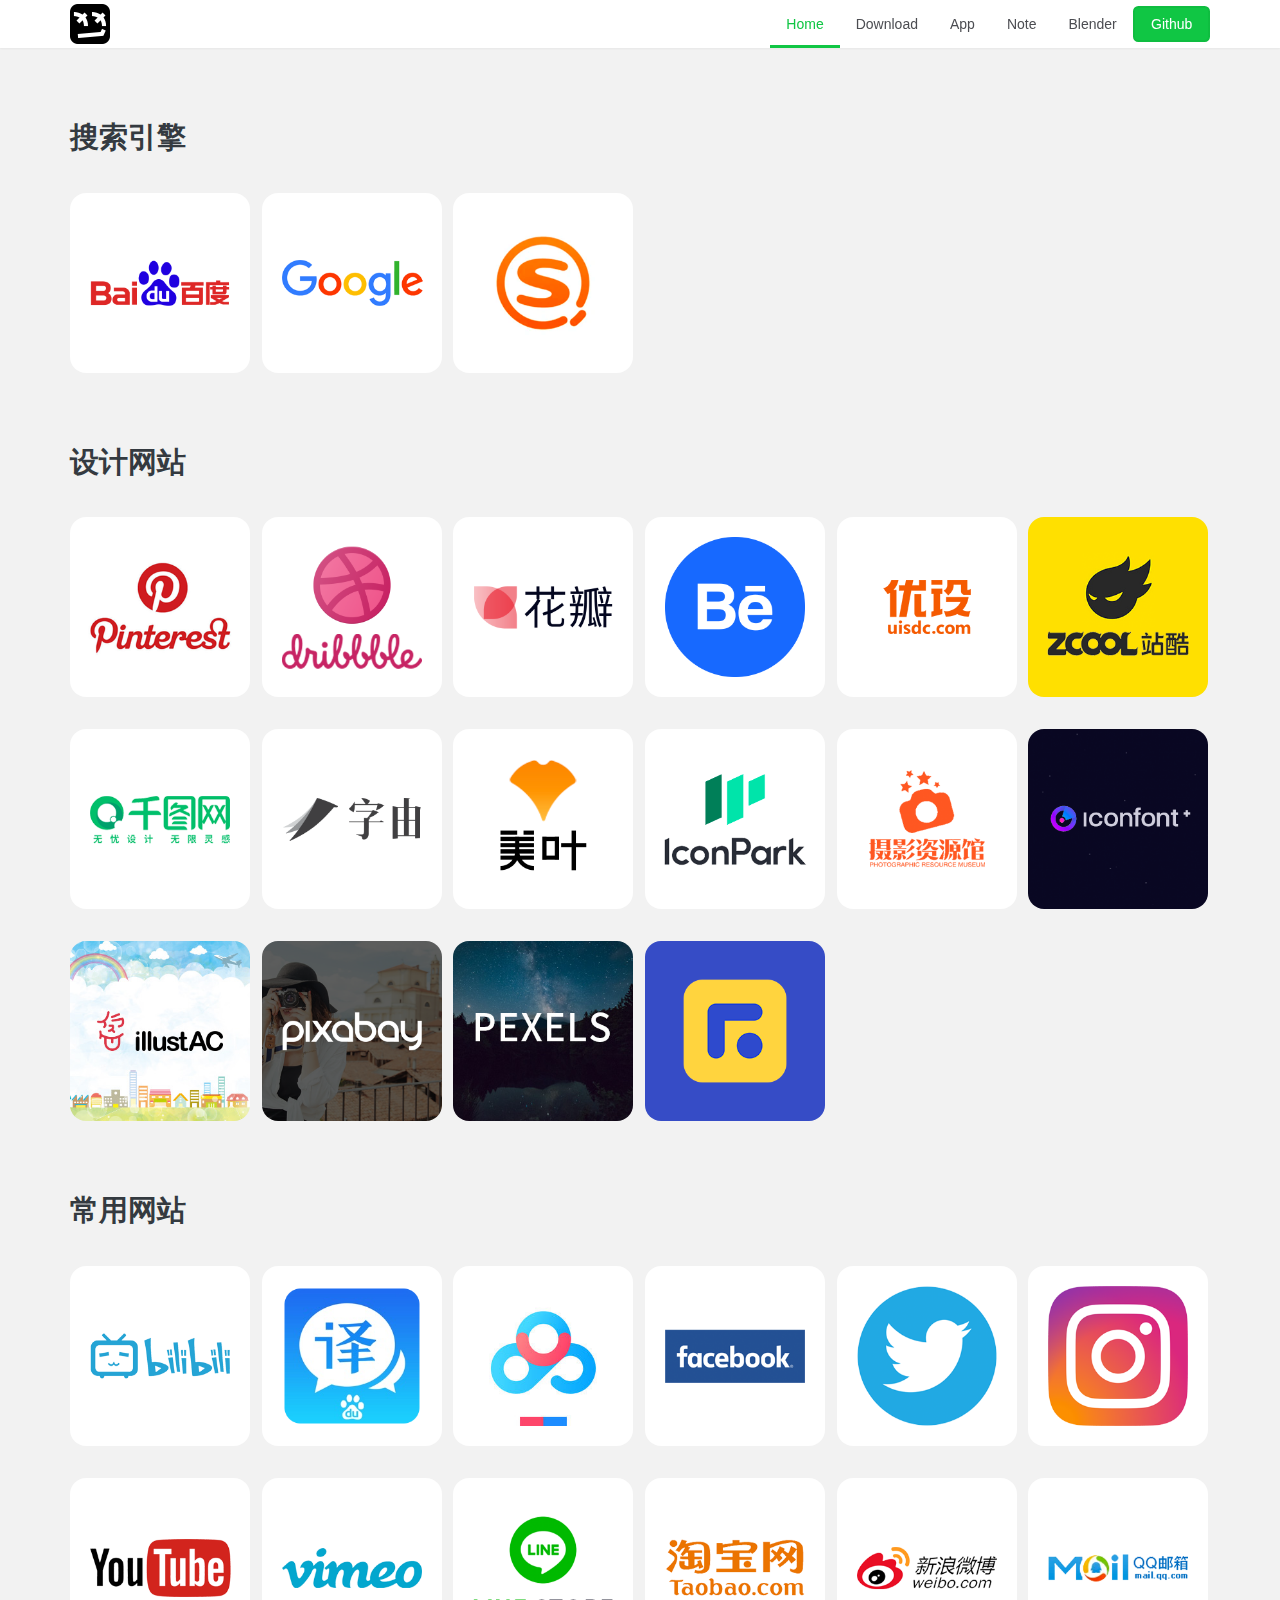
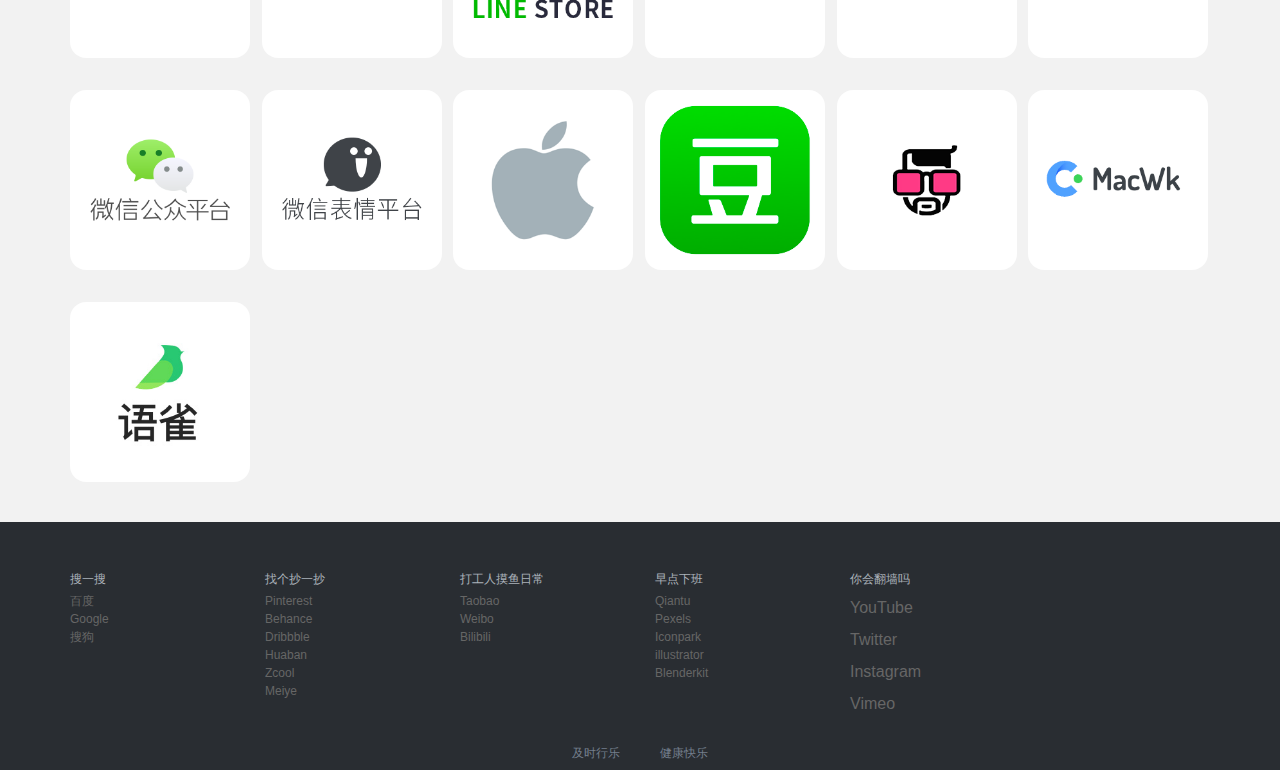
==== index.html @ d9960229 "Update index.html" ====
<!DOCTYPE html>
<!-- 注意有没引用CSS文件 -->
<html lang="en" xmlns="http://www.w3.org/1999/xhtml" class="hb-loaded"><head><meta http-equiv="Content-Type" content="text/html; charset=UTF-8">
		<title>Home</title>
		<link rel="stylesheet" href="./css/style.css" type="text/css" media="screen">
		<link rel="stylesheet" href="css/css01.css">
		<meta name="robots" content="max-image-preview:large">
		<link rel="dns-prefetch" href="https://s.w.org/">
		<script async="" src="./css/analytics.js"></script><script type="text/javascript"></script>
		<script src="./css/wp-emoji-release.min.js" type="text/javascript" defer=""></script>
		<link rel="stylesheet" id="wp-block-library-css" href="./css/style.min.css" type="text/css" media="all">
		<link rel="stylesheet" id="wp-show-posts-css" href="./css/wp-show-posts-min.css" type="text/css" media="all">
</head>

	
<body class="ps-demo-files has-header" huaban_collector_injected="true">
<div id="isolated"></div>
<div class="container-main">
	<nav class="navbar navbar-expand-md navbar-primary navbar-shown" role="navigation">
	<div class="container">

<!-- 这里改logo -->
		<a class="navbar-logo-blender" href="https://github.com/leanwer/"> 
			<img src="./img/logo.png" >
			</a>

<!-- 添加移动端的按钮 -->
		<button class="navbar-mobile-toggler js-show-toggle" data-toggle-menu-id="navbar-mobile">
				<span class="sr-only">Toggle navigation</span>
				<span class="navbar-toggler-icon"><i class="i-menu"></i></span>
		</button>

<!-- 这里改导航 -->
<ul class="navbar-nav">
<li class="nav-item active">
		<a href="index.html" class="nav-link">Home</a>
</li>
<li class="nav-item">
		<a href="download.html" class="nav-link">Download</a>
</li>
<li class="nav-item ">
		<a href="app.html" class="nav-link">App</a>
</li>
<li class="nav-item ">
		<a href="note.html" class="nav-link">Note</a>
</li>

<li class="nav-item">
		<a href="blender.html" class="nav-link">Blender</a>
</li>
<li class="nav-item ">
		<a href="https://github.com/leanwer/web" class="nav-link" target="_blank">Github</a>
</li>
</ul>
			</div>
		</nav>


<!-- 移动端的导航 -->
<nav id="navbar-mobile" class="navbar-mobile">
	<ul class="navbar-nav">
		<li class="nav-item active">
				<a href="index.html" class="nav-link">Home</a>
		</li>
		<li class="nav-item">
				<a href="download.html" class="nav-link">Download</a>
		</li>
		<li class="nav-item ">
				<a href="app.html" class="nav-link">App</a>
		</li>
		<li class="nav-item ">
				<a href="note.html" class="nav-link">Note</a>
		</li>
		
		<li class="nav-item">
				<a href="blender.html" class="nav-link">Blender</a>
		</li>
		<li class="nav-item ">
				<a href="https://github.com/leanwer/web" class="nav-link" target="_blank">Github</a>
		</li>
		</ul>
  		</nav>


		  
<!-- 搜索引擎 -->
<div class="container py-4">

<!-- 标题 -->	
<a class="d-block pt-5 pb-4 text-dark">
		<h2>搜索引擎</h2>
	</a><!-- card-6更改数字，可以更改每行显示的数量-->	
<div class="cards-list cards-6 ">
<!-- 图片和链接放在这里》〉》〉》-->
<!-- 图片和链接放在这里》〉》〉》-->
<!-- 图片和链接放在这里》〉》〉》-->

<div class="you02"><a href="https://www.baidu.com" target="_blank"><img src="img/LOGO/baidu.png" ></a></div>
<div class="you02"><a href="https://www.google.com/" target="_blank"><img src="img/LOGO/google.png" ></a></div>
<div class="you02"><a href="https://www.sogou.com/" target="_blank"><img src="img/LOGO/sogou.png" ></a></div>

<!--《〈《〈《〈《图片和链接放在这里 -->
<!--《〈《〈《〈《图片和链接放在这里 -->
<!--《〈《〈《〈《图片和链接放在这里 -->

</div> 
</div>


<!-- 设计相关-->	
	<div class="container py-4">
		<!-- 标题 -->	
		<a class="d-block pt-2 pb-4 text-dark">
				<h2>设计网站</h2>
			</a>
		
	<!-- card-6更改数字，可以更改每行显示的数量-->	
	<div class="cards-list cards-6 ">
		<!-- 图片和链接放在这里》〉》〉》 -->
		<!-- 图片和链接放在这里》〉》〉》 -->
		<!-- 图片和链接放在这里》〉》〉》 -->

		<div class="you02"><a href="https://www.pinterest.com/" target="_blank"><img src="img/LOGO/pinterest.png" ></a></div>
		<div class="you02"> <a href="https://dribbble.com/" target="_blank"><img src="img/LOGO/dribbble.png" ></a></div>
		<div class="you02"> <a href="https://huaban.com/" target="_blank"><img src="img/LOGO/huaban.png" ></a></div>
		<div class="you02"> <a href="https://www.behance.net/" target="_blank"><img src="img/LOGO/behance.png" ></a></div>
		<div class="you02"><a href="https://www.uisdc.com/" target="_blank"><img src="img/LOGO/uisdc.png" ></a></div>
		<div class="you02"><a href="https://www.zcool.com.cn/" target="_blank"><img src="img/LOGO/zcool.png" ></a></div>

		<div class="you02"><a href="https://www.58pic.com/" target="_blank"><img src="img/LOGO/qiantu.png" ></a></div>
		<div class="you02"><a href="http://www.hellofont.cn/" target="_blank"><img src="img/LOGO/ziyou.png" ></a></div>
		<div class="you02"><a href="https://www.meiye.art/inspiration" target="_blank"><img src="img/LOGO/meiye.png" ></a></div>
		<div class="you02"><a href="https://iconpark.oceanengine.com/" target="_blank"><img src="img/LOGO/iconpark.png" ></a></div>
		<div class="you02"><a href="http://sheyingzyg.com/" target="_blank"><img src="img/LOGO/syzyg.png" ></a></div>
		<div class="you02"><a href="https://www.iconfont.cn/" target="_blank"><img src="img/LOGO/iconfont.png" ></a></div>

		<div class="you02"><a href="https://ac-illust.com/" target="_blank"><img src="img/LOGO/ac-illust.jpg" ></a></div>
		<div class="you02"><a href="https://pixabay.com/" target="_blank"><img src="img/LOGO/pixabay.png" ></a></div>
		<div class="you02"><a href="https://www.pexels.com/" target="_blank"><img src="img/LOGO/pexels.jpg" ></a></div>
		<div class="you02"><a href="https://www.thosefree.com/" target="_blank"><img src="img/LOGO/thosefree.png" ></a></div>


		<!--《〈《〈《〈《图片和链接放在这里 -->
		<!--《〈《〈《〈《图片和链接放在这里 -->
		<!--《〈《〈《〈《图片和链接放在这里 -->
		
	</div> 
	</div>

<!-- 常用网站 -->	
<div class="container py-4">
	<!-- 标题 -->	
		<a class="d-block pt-2 pb-4 text-dark">
			<h2>常用网站</h2>
		</a>
	
	<!-- card-6更改数字，可以更改每行显示的数量-->	
	<div class="cards-list cards-6 ">
	<!-- 图片和链接放在这里》〉》〉》 -->
	<!-- 图片和链接放在这里》〉》〉》 -->
	<!-- 图片和链接放在这里》〉》〉》 -->
    <div class="you02"> <a href="https://www.bilibili.com/" target="_blank"><img src="img/LOGO/bilibili.png" ></a></div>
	<div class="you02"><a href="https://fanyi.baidu.com/" target="_blank"><img src="img/LOGO/baiduyi.png" ></a></div>
	<div class="you02"><a href="https://pan.baidu.com" target="_blank"><img src="img/LOGO/baidupan.png" ></a></div>	
	<div class="you02"><a href="https://www.facebook.com/" target="_blank"><img src="img/LOGO/Facebook.png" ></a></div>
	<div class="you02"><a href="http://www.twitter.com/" target="_blank"><img src="img/LOGO/twitter.png" ></a></div>
	<div class="you02"><a href="https://www.instagram.com/" target="_blank"><img src="img/LOGO/ins.png" ></a></div>
	<div class="you02"><a href="https://www.youtube.com" target="_blank"><img src="img/LOGO/YouTube.png" ></a></div>
	
	<div class="you02"><a href="https://vimeo.com/" target="_blank"><img src="img/LOGO/vimeo.png" ></a></div>
	<div class="you02"><a href="https://store.line.me/home/zh-Hans" target="_blank"><img src="img/LOGO/linestore.png" ></a></div>
	<div class="you02"><a href="https://www.taobao.com/" target="_blank"><img src="img/LOGO/taobao.png" ></a></div>
  	<div class="you02"><a href="https://weibo.com/" target="_blank"><img src="img/LOGO/weibo.png" ></a></div>
  	<div class="you02"><a href="https://mail.qq.com/" target="_blank"><img src="img/LOGO/qqmail.png" ></a></div>
  	<div class="you02"><a href="https://mp.weixin.qq.com/" target="_blank"><img src="img/LOGO/wx01.png" ></a></div>
  	
	<div class="you02"><a href="https://sticker.weixin.qq.com" target="_blank"><img src="img/LOGO/wx02.png" ></a></div>
	<div class="you02"><a href="https://www.apple.com.cn/" target="_blank"><img src="img/LOGO/apple.png" ></a></div>
	<div class="you02"><a href="https://www.douban.com/" target="_blank"><img src="img/LOGO/douban.png" ></a></div>
	<div class="you02"><a href="https://resource.yudouyudou.com/" target="_blank"><img src="img/LOGO/resou.png" ></a></div>
	<div class="you02"><a href="https://macwk.com/" target="_blank"><img src="img/LOGO/macwk.png" ></a></div>
	<div class="you02"><a href="hhttps://www.yuque.com/dashboard" target="_blank"><img src="img/LOGO/yuque.jpg" ></a></div>


	<!--《〈《〈《〈《图片和链接放在这里 -->
	<!--《〈《〈《〈《图片和链接放在这里 -->
	<!--《〈《〈《〈《图片和链接放在这里 -->
	
	</div> 
	</div>



<!-- 下面这个div不要动 -->
</div> 

<!-- 底部文字菜单 -->
<div class="footer-navigation pt-5">
	<div class="container">
		<div class="row">



			<div class="col-6 col-md-2">
				<div class="sitemap-title">搜一搜</div>
				<ul>
					<li><a href="https://www.baidu.com/" target="_blank">百度</a></li>
					<li><a href="https://www.google.com/" target="_blank">Google</a></li>
					<li><a href="这https://www.sogou.com/" target="_blank">搜狗</a></li>				
				</ul>
			</div>
		

			<div class="col-6 col-md-2">
				<div class="sitemap-title">找个抄一抄</div>
				<ul>
					<li><a href="https://www.pinterest.com/" target="_blank">Pinterest</a></li>
					<li><a href="https://www.behance.net/" target="_blank">Behance</a></li>
					<li><a href="https://dribbble.com/" target="_blank">Dribbble</a></li>
					<li><a href="https://huaban.com/" target="_blank">Huaban</a></li>
					<li><a href="https://www.zcool.com.cn/" target="_blank">Zcool</a></li>	
					<li><a href="https://www.meiye.art/inspiration" target="_blank">Meiye</a></li>				
				</ul>
			</div>





			<div class="col-6 col-md-2">
				<div class="sitemap-title">打工人摸鱼日常</div>
				<ul>
					<li><a href="https://www.taobao.com/" target="_blank">Taobao</a></li>
					<li><a href="https://weibo.com/" target="_blank">Weibo</a></li>
					<li><a href="https://www.bilibili.com/" target="_blank">Bilibili</a></li>					
				</ul>
			</div>



			<div class="col-6 col-md-2">
				<div class="sitemap-title">早点下班</div>
				<ul>
					<li><a href="https://www.58pic.com/" target="_blank">Qiantu</a></li>
					<li><a href="https://www.pexels.com/" target="_blank">Pexels</a></li>
					<li><a href="https://iconpark.oceanengine.com/" target="_blank">Iconpark</a></li>
					<li><a href="https://illustrationkit.com/illustrations" target="_blank">illustrator</a></li>
					<li><a href="https://www.blenderkit.com/asset-gallery" target="_blank">Blenderkit</a></li>					
				</ul>
			</div>



				
		<div class="col-6 col-md-3 sitemap-title"><a>你会翻墙吗</a>
			<ul class="social-icons">
				<li><a href="https://www.youtube.com/"  target="_blank">YouTube</a></li>
				<li><a href="http://www.twitter.com/" target="_blank">Twitter</a></li>
				<li><a href="https://www.instagram.com/" target="_blank" >Instagram</a></li>
				<li><a href="https://vimeo.com/"  target="_blank">Vimeo</a></li>
			</ul>
		</div></div></div></div>
			
	<footer class="footer-note">及时行乐 <i class="i-heart"></i> 
	
	<span>健康快乐</span>


<!-- 回到顶部的按钮 -->

<div id="hop" title="Be awesome in space">
	<svg xmlns="http://www.w3.org/2000/svg" viewBox="0 0 448 512">
		<path d="M240.971 130.524l194.343 194.343c9.373 9.373 9.373 24.569 0 33.941l-22.667 22.667c-9.357 9.357-24.522 9.375-33.901.04L224 227.495 69.255 381.516c-9.379 9.335-24.544 9.317-33.901-.04l-22.667-22.667c-9.373-9.373-9.373-24.569 0-33.941L207.03 130.525c9.372-9.373 24.568-9.373 33.941-.001z">

		</path>
		</svg>
		</div>
		<script>let hop = document.getElementById("hop");
		hop.onclick = function(e){ window.scrollTo(0, 0);}
		window.addEventListener("scroll", function(){if(window.pageYOffset > 250){document.body.classList.add("is-scrolled")}else{document.body.classList.remove("is-scrolled")}});

/* Simple dropdown toggle. */
(function() {
	let dropdowns = document.querySelectorAll('.dropdown-toggle, .js-show-toggle');

	function dropdownToggle() {

		let dropdownToggleBtn = this;
		let dropdownMenuName;
		let dropdownMenuItem;

		if (dropdownToggleBtn.hasAttribute('data-toggle-menu-id')) {
			dropdownMenuName = dropdownToggleBtn.getAttribute('data-toggle-menu-id');
			dropdownMenuItem = document.getElementById(dropdownMenuName);
		} else {
			dropdownMenuItem = dropdownToggleBtn.nextElementSibling;
		}

		if (!dropdownMenuItem) {
			return;
		}

		dropdownToggleBtn.classList.toggle('active');
		dropdownMenuItem.classList.toggle('show');
	}

	for (var i = 0; i < dropdowns.length; i++) {
		dropdowns[i].addEventListener('click', dropdownToggle, false);
	}

	document.onclick = function(e){
		if(e.target.id != 'navbar-global-apps-button' && !e.target.classList.contains('dropdown-toggle, js-show-toggle')){
			let dropdowns = document.querySelectorAll('.dropdown-menu, .dropdown-toggle, .js-show-toggle');

			for (var i = 0; i < dropdowns.length; i++) {
				dropdowns[i].classList.remove('show', 'active');
			}
		}
	};
})();</script></footer>	<script src="./css/tutti.min.js"></script>


<style>.wp-container-1 .alignleft { float: left; margin-right: 2em; }.wp-container-1 .alignright { float: right; margin-left: 2em; }</style>
<script>
(function(i,s,o,g,r,a,m){i['GoogleAnalyticsObject']=r;i[r]=i[r]||function(){
(i[r].q=i[r].q||[]).push(arguments)},i[r].l=1*new Date();a=s.createElement(o),
m=s.getElementsByTagName(o)[0];a.async=1;a.src=g;m.parentNode.insertBefore(a,m)
})(window,document,'script','//www.google-analytics.com/analytics.js','ga');

ga('create', 'UA-1418081-1', 'blender.org');
ga('require', 'displayfeatures');
ga('send', 'pageview');
</script>


		



<!--
Performance optimized by W3 Total Cache. Learn more: https://www.boldgrid.com/w3-total-cache/

Object Caching 32/457 objects using memcache
Page Caching using memcache 
Database Caching 5/173 queries in 0.057 seconds using memcache

Served from: www.blender.org @ 2022-05-10 18:24:55 by W3 Total Cache
-->
---- css/css01.css ----
a:link {
	text-decoration: none;
	color:#666;
}

a:visited {
	text-decoration: none;
	color:#666;
}

a:hover {
	text-decoration: none;
	color:#aaa;
}

a:active {
	text-decoration: none;
	color:#666;
}

img021{
	margin: 10px 0 10px 0;
}

.wrap {
	background-color: #FFFFFF;
	margin: 0 auto;
	width: 1200px;
	overflow: hidden;
	position: relative;
	line-height: 160%;
	font-size: 18px;
	font-family: "微软雅黑";
	text-align: left;
	border-radius: 10px;
	border-top-width: 0px;
	border-right-width: 0px;
	border-bottom-width: 0px;
	border-left-width: 0px;
	border-top-style: none;
	border-right-style: none;
	border-bottom-style: none;
	border-left-style: none;
}

.wrap h1{
    font-family: "微软雅黑";
    font-size: 36px;
    color: #222;
    font-weight: bold;
    line-height: 8px;
}

.wrap h1 a{
	font-family: "微软雅黑";
	font-size: 36px;
	line-height: 8px;
	color: #222;
}

.ziti01 {
	font-size: 18px;
	font-family: "微软雅黑";
	text-align: left;
}

.zuo01 {
	overflow: hidden;
	position: relative;
	font-size: 16px;
	width: 280px;
	height: 280px;
	float: left;
	padding-left: 10px;
	margin-top: 16px;
	margin-right: 0px;
	margin-bottom: 16px;
	margin-left: 16px;
	color: #666;
	padding-right: 20px;
}

.tou {
    border-radius: 50%;
	overflow: hidden;
	position: relative;
	width: 100px;
	height: 100px;
	float: left;
	margin-top: 0px;
	margin-right: 9px;
	margin-bottom: 0px;
	margin-left: 0px;
	background-color: #CCC;
}

.tou img{

	width:100px;
	height:100px;
}

.you01 {

	background-image: none;
	width: 280px;
	height: 280px;
	float: left;
	text-align: left;
	margin-top: 16px;
	margin-right: 0px;
	margin-bottom: 16px;
	margin-left: 16px;
	background-color: #FFF;
}

.you01 img{
	border-radius:12px; -webkit-border-radius:12px; -moz-border-radius:12px;
	width:280px;
	height:280px;
}

.you01 img:hover{
	opacity:0.6;
}

.zuo02 {
	background-image: none;
	width: 180px;
	height: 180px;
	float: left;
	text-align: left;
	margin-top: 17px;
	margin-right: 17px;
	margin-bottom: 17px;
	margin-left: 17px;
	background-color: #FFF;
}

.zuo02 img{
	border-radius:12px; -webkit-border-radius:12px; -moz-border-radius:12px;
	width:180px;
	height:180px;
}

.zuo02 img:hover{
	opacity:0.6;
}


.you02 {

	background-image: none;
	width: 180px;
	height: 180px;
	float: left;
	text-align: left;
	margin-top: 6px;
	margin-right: 16px;
	margin-bottom: 16px;
	margin-left: 0px;
	background-color: transparent;
}

.you02 img{
	border-radius: 16px;
	width:180px;
	height:180px;
}

.you02 img:hover{
	opacity:0.6;
}


.juzhong {
	text-align: center;
}

.ziti02 {
	font-family: "微软雅黑";
	font-size: 16px;
}

.ziti03 {
	font-family: "微软雅黑";
	font-size: 20px;
	font-weight: bold;
}
---- css/style.min.css ----
@charset "UTF-8";.wp-block-archives-dropdown label{display:block}.wp-block-audio{margin:0 0 1em}.wp-block-audio figcaption{margin-top:.5em;margin-bottom:1em}.wp-block-audio audio{width:100%;min-width:300px}.wp-block-button__link{color:#fff;background-color:#32373c;border-radius:9999px;box-shadow:none;cursor:pointer;display:inline-block;font-size:1.125em;padding:calc(.667em + 2px) calc(1.333em + 2px);text-align:center;text-decoration:none;word-break:break-word;box-sizing:border-box}.wp-block-button__link:active,.wp-block-button__link:focus,.wp-block-button__link:hover,.wp-block-button__link:visited{color:#fff}.wp-block-button__link.aligncenter{text-align:center}.wp-block-button__link.alignright{text-align:right}.wp-block-buttons>.wp-block-button.has-custom-width{max-width:none}.wp-block-buttons>.wp-block-button.has-custom-width .wp-block-button__link{width:100%}.wp-block-buttons>.wp-block-button.has-custom-font-size .wp-block-button__link{font-size:inherit}.wp-block-buttons>.wp-block-button.wp-block-button__width-25{width:calc(25% - var(--wp--style--block-gap, .5em)*0.75)}.wp-block-buttons>.wp-block-button.wp-block-button__width-50{width:calc(50% - var(--wp--style--block-gap, .5em)*0.5)}.wp-block-buttons>.wp-block-button.wp-block-button__width-75{width:calc(75% - var(--wp--style--block-gap, .5em)*0.25)}.wp-block-buttons>.wp-block-button.wp-block-button__width-100{width:100%;flex-basis:100%}.wp-block-buttons.is-vertical>.wp-block-button.wp-block-button__width-25{width:25%}.wp-block-buttons.is-vertical>.wp-block-button.wp-block-button__width-50{width:50%}.wp-block-buttons.is-vertical>.wp-block-button.wp-block-button__width-75{width:75%}.wp-block-button.is-style-squared,.wp-block-button__link.wp-block-button.is-style-squared{border-radius:0}.wp-block-button.no-border-radius,.wp-block-button__link.no-border-radius{border-radius:0!important}.is-style-outline>:where(.wp-block-button__link),:where(.wp-block-button__link).is-style-outline{border:2px solid;padding:.667em 1.333em}.is-style-outline>.wp-block-button__link:not(.has-text-color),.wp-block-button__link.is-style-outline:not(.has-text-color){color:currentColor}.is-style-outline>.wp-block-button__link:not(.has-background),.wp-block-button__link.is-style-outline:not(.has-background){background-color:transparent}.wp-block-buttons.is-vertical{flex-direction:column}.wp-block-buttons.is-vertical>.wp-block-button:last-child{margin-bottom:0}.wp-block-buttons>.wp-block-button{display:inline-block;margin:0}.wp-block-buttons.is-content-justification-left{justify-content:flex-start}.wp-block-buttons.is-content-justification-left.is-vertical{align-items:flex-start}.wp-block-buttons.is-content-justification-center{justify-content:center}.wp-block-buttons.is-content-justification-center.is-vertical{align-items:center}.wp-block-buttons.is-content-justification-right{justify-content:flex-end}.wp-block-buttons.is-content-justification-right.is-vertical{align-items:flex-end}.wp-block-buttons.is-content-justification-space-between{justify-content:space-between}.wp-block-buttons.aligncenter{text-align:center}.wp-block-buttons:not(.is-content-justification-space-between,.is-content-justification-right,.is-content-justification-left,.is-content-justification-center) .wp-block-button.aligncenter{margin-left:auto;margin-right:auto;width:100%}.wp-block-button.aligncenter,.wp-block-calendar{text-align:center}.wp-block-calendar tbody td,.wp-block-calendar th{padding:.25em;border:1px solid #ddd}.wp-block-calendar tfoot td{border:none}.wp-block-calendar table{width:100%;border-collapse:collapse}.wp-block-calendar table th{font-weight:400;background:#ddd}.wp-block-calendar a{text-decoration:underline}.wp-block-calendar table caption,.wp-block-calendar table tbody{color:#40464d}.wp-block-categories.alignleft{margin-right:2em}.wp-block-categories.alignright{margin-left:2em}.wp-block-code code{display:block;white-space:pre-wrap;overflow-wrap:break-word}.wp-block-columns{display:flex;margin-bottom:1.75em;box-sizing:border-box;flex-wrap:wrap}@media (min-width:782px){.wp-block-columns{flex-wrap:nowrap}}.wp-block-columns:where(.has-background){padding:1.25em 2.375em}.wp-block-columns.are-vertically-aligned-top{align-items:flex-start}.wp-block-columns.are-vertically-aligned-center{align-items:center}.wp-block-columns.are-vertically-aligned-bottom{align-items:flex-end}@media (max-width:599px){.wp-block-columns:not(.is-not-stacked-on-mobile)>.wp-block-column{flex-basis:100%!important}}@media (min-width:600px) and (max-width:781px){.wp-block-columns:not(.is-not-stacked-on-mobile)>.wp-block-column:not(:only-child){flex-basis:calc(50% - var(--wp--style--block-gap, 2em)/2)!important;flex-grow:0}.wp-block-columns:not(.is-not-stacked-on-mobile)>.wp-block-column:nth-child(2n){margin-left:var(--wp--style--block-gap,2em)}}@media (min-width:782px){.wp-block-columns:not(.is-not-stacked-on-mobile)>.wp-block-column{flex-basis:0;flex-grow:1}.wp-block-columns:not(.is-not-stacked-on-mobile)>.wp-block-column[style*=flex-basis]{flex-grow:0}.wp-block-columns:not(.is-not-stacked-on-mobile)>.wp-block-column:not(:first-child){margin-left:var(--wp--style--block-gap,2em)}}.wp-block-columns.is-not-stacked-on-mobile{flex-wrap:nowrap}.wp-block-columns.is-not-stacked-on-mobile>.wp-block-column{flex-basis:0;flex-grow:1}.wp-block-columns.is-not-stacked-on-mobile>.wp-block-column[style*=flex-basis]{flex-grow:0}.wp-block-columns.is-not-stacked-on-mobile>.wp-block-column:not(:first-child){margin-left:var(--wp--style--block-gap,2em)}.wp-block-column{flex-grow:1;min-width:0;word-break:break-word;overflow-wrap:break-word}.wp-block-column.is-vertically-aligned-top{align-self:flex-start}.wp-block-column.is-vertically-aligned-center{align-self:center}.wp-block-column.is-vertically-aligned-bottom{align-self:flex-end}.wp-block-column.is-vertically-aligned-bottom,.wp-block-column.is-vertically-aligned-center,.wp-block-column.is-vertically-aligned-top{width:100%}.wp-block-cover,.wp-block-cover-image{position:relative;background-size:cover;background-position:50%;min-height:430px;width:100%;display:flex;justify-content:center;align-items:center;padding:1em;box-sizing:border-box}.wp-block-cover-image.has-parallax,.wp-block-cover.has-parallax{background-attachment:fixed}@supports (-webkit-overflow-scrolling:touch){.wp-block-cover-image.has-parallax,.wp-block-cover.has-parallax{background-attachment:scroll}}@media (prefers-reduced-motion:reduce){.wp-block-cover-image.has-parallax,.wp-block-cover.has-parallax{background-attachment:scroll}}.wp-block-cover-image.is-repeated,.wp-block-cover.is-repeated{background-repeat:repeat;background-size:auto}.wp-block-cover-image.has-background-dim:not([class*=-background-color]),.wp-block-cover-image .has-background-dim:not([class*=-background-color]),.wp-block-cover.has-background-dim:not([class*=-background-color]),.wp-block-cover .has-background-dim:not([class*=-background-color]){background-color:#000}.wp-block-cover-image .has-background-dim.has-background-gradient,.wp-block-cover .has-background-dim.has-background-gradient{background-color:transparent}.wp-block-cover-image.has-background-dim:before,.wp-block-cover.has-background-dim:before{content:"";background-color:inherit}.wp-block-cover-image.has-background-dim:not(.has-background-gradient):before,.wp-block-cover-image .wp-block-cover__background,.wp-block-cover-image .wp-block-cover__gradient-background,.wp-block-cover.has-background-dim:not(.has-background-gradient):before,.wp-block-cover .wp-block-cover__background,.wp-block-cover .wp-block-cover__gradient-background{position:absolute;top:0;left:0;bottom:0;right:0;z-index:1;opacity:.5}.wp-block-cover-image.has-background-dim.has-background-dim-10 .wp-block-cover__gradient-background,.wp-block-cover-image.has-background-dim.has-background-dim-10:not(.has-background-gradient):before,.wp-block-cover.has-background-dim.has-background-dim-10 .wp-block-cover__gradient-background,.wp-block-cover.has-background-dim.has-background-dim-10:not(.has-background-gradient):before{opacity:.1}.wp-block-cover-image.has-background-dim.has-background-dim-20 .wp-block-cover__gradient-background,.wp-block-cover-image.has-background-dim.has-background-dim-20:not(.has-background-gradient):before,.wp-block-cover.has-background-dim.has-background-dim-20 .wp-block-cover__gradient-background,.wp-block-cover.has-background-dim.has-background-dim-20:not(.has-background-gradient):before{opacity:.2}.wp-block-cover-image.has-background-dim.has-background-dim-30 .wp-block-cover__gradient-background,.wp-block-cover-image.has-background-dim.has-background-dim-30:not(.has-background-gradient):before,.wp-block-cover.has-background-dim.has-background-dim-30 .wp-block-cover__gradient-background,.wp-block-cover.has-background-dim.has-background-dim-30:not(.has-background-gradient):before{opacity:.3}.wp-block-cover-image.has-background-dim.has-background-dim-40 .wp-block-cover__gradient-background,.wp-block-cover-image.has-background-dim.has-background-dim-40:not(.has-background-gradient):before,.wp-block-cover.has-background-dim.has-background-dim-40 .wp-block-cover__gradient-background,.wp-block-cover.has-background-dim.has-background-dim-40:not(.has-background-gradient):before{opacity:.4}.wp-block-cover-image.has-background-dim.has-background-dim-50 .wp-block-cover__gradient-background,.wp-block-cover-image.has-background-dim.has-background-dim-50:not(.has-background-gradient):before,.wp-block-cover.has-background-dim.has-background-dim-50 .wp-block-cover__gradient-background,.wp-block-cover.has-background-dim.has-background-dim-50:not(.has-background-gradient):before{opacity:.5}.wp-block-cover-image.has-background-dim.has-background-dim-60 .wp-block-cover__gradient-background,.wp-block-cover-image.has-background-dim.has-background-dim-60:not(.has-background-gradient):before,.wp-block-cover.has-background-dim.has-background-dim-60 .wp-block-cover__gradient-background,.wp-block-cover.has-background-dim.has-background-dim-60:not(.has-background-gradient):before{opacity:.6}.wp-block-cover-image.has-background-dim.has-background-dim-70 .wp-block-cover__gradient-background,.wp-block-cover-image.has-background-dim.has-background-dim-70:not(.has-background-gradient):before,.wp-block-cover.has-background-dim.has-background-dim-70 .wp-block-cover__gradient-background,.wp-block-cover.has-background-dim.has-background-dim-70:not(.has-background-gradient):before{opacity:.7}.wp-block-cover-image.has-background-dim.has-background-dim-80 .wp-block-cover__gradient-background,.wp-block-cover-image.has-background-dim.has-background-dim-80:not(.has-background-gradient):before,.wp-block-cover.has-background-dim.has-background-dim-80 .wp-block-cover__gradient-background,.wp-block-cover.has-background-dim.has-background-dim-80:not(.has-background-gradient):before{opacity:.8}.wp-block-cover-image.has-background-dim.has-background-dim-90 .wp-block-cover__gradient-background,.wp-block-cover-image.has-background-dim.has-background-dim-90:not(.has-background-gradient):before,.wp-block-cover.has-background-dim.has-background-dim-90 .wp-block-cover__gradient-background,.wp-block-cover.has-background-dim.has-background-dim-90:not(.has-background-gradient):before{opacity:.9}.wp-block-cover-image.has-background-dim.has-background-dim-100 .wp-block-cover__gradient-background,.wp-block-cover-image.has-background-dim.has-background-dim-100:not(.has-background-gradient):before,.wp-block-cover.has-background-dim.has-background-dim-100 .wp-block-cover__gradient-background,.wp-block-cover.has-background-dim.has-background-dim-100:not(.has-background-gradient):before{opacity:1}.wp-block-cover-image .wp-block-cover__gradient-background.has-background-dim.has-background-dim-0,.wp-block-cover .wp-block-cover__gradient-background.has-background-dim.has-background-dim-0{opacity:0}.wp-block-cover-image .wp-block-cover__gradient-background.has-background-dim.has-background-dim-10,.wp-block-cover .wp-block-cover__gradient-background.has-background-dim.has-background-dim-10{opacity:.1}.wp-block-cover-image .wp-block-cover__gradient-background.has-background-dim.has-background-dim-20,.wp-block-cover .wp-block-cover__gradient-background.has-background-dim.has-background-dim-20{opacity:.2}.wp-block-cover-image .wp-block-cover__gradient-background.has-background-dim.has-background-dim-30,.wp-block-cover .wp-block-cover__gradient-background.has-background-dim.has-background-dim-30{opacity:.3}.wp-block-cover-image .wp-block-cover__gradient-background.has-background-dim.has-background-dim-40,.wp-block-cover .wp-block-cover__gradient-background.has-background-dim.has-background-dim-40{opacity:.4}.wp-block-cover-image .wp-block-cover__gradient-background.has-background-dim.has-background-dim-50,.wp-block-cover .wp-block-cover__gradient-background.has-background-dim.has-background-dim-50{opacity:.5}.wp-block-cover-image .wp-block-cover__gradient-background.has-background-dim.has-background-dim-60,.wp-block-cover .wp-block-cover__gradient-background.has-background-dim.has-background-dim-60{opacity:.6}.wp-block-cover-image .wp-block-cover__gradient-background.has-background-dim.has-background-dim-70,.wp-block-cover .wp-block-cover__gradient-background.has-background-dim.has-background-dim-70{opacity:.7}.wp-block-cover-image .wp-block-cover__gradient-background.has-background-dim.has-background-dim-80,.wp-block-cover .wp-block-cover__gradient-background.has-background-dim.has-background-dim-80{opacity:.8}.wp-block-cover-image .wp-block-cover__gradient-background.has-background-dim.has-background-dim-90,.wp-block-cover .wp-block-cover__gradient-background.has-background-dim.has-background-dim-90{opacity:.9}.wp-block-cover-image .wp-block-cover__gradient-background.has-background-dim.has-background-dim-100,.wp-block-cover .wp-block-cover__gradient-background.has-background-dim.has-background-dim-100{opacity:1}.wp-block-cover-image.alignleft,.wp-block-cover-image.alignright,.wp-block-cover.alignleft,.wp-block-cover.alignright{max-width:420px;width:100%}.wp-block-cover-image:after,.wp-block-cover:after{display:block;content:"";font-size:0;min-height:inherit}@supports (position:sticky){.wp-block-cover-image:after,.wp-block-cover:after{content:none}}.wp-block-cover-image.aligncenter,.wp-block-cover-image.alignleft,.wp-block-cover-image.alignright,.wp-block-cover.aligncenter,.wp-block-cover.alignleft,.wp-block-cover.alignright{display:flex}.wp-block-cover-image .wp-block-cover__inner-container,.wp-block-cover .wp-block-cover__inner-container{width:100%;z-index:1;color:#fff}.wp-block-cover-image.is-light .wp-block-cover__inner-container,.wp-block-cover.is-light .wp-block-cover__inner-container{color:#000}.wp-block-cover-image h1:not(.has-text-color),.wp-block-cover-image h2:not(.has-text-color),.wp-block-cover-image h3:not(.has-text-color),.wp-block-cover-image h4:not(.has-text-color),.wp-block-cover-image h5:not(.has-text-color),.wp-block-cover-image h6:not(.has-text-color),.wp-block-cover-image p:not(.has-text-color),.wp-block-cover h1:not(.has-text-color),.wp-block-cover h2:not(.has-text-color),.wp-block-cover h3:not(.has-text-color),.wp-block-cover h4:not(.has-text-color),.wp-block-cover h5:not(.has-text-color),.wp-block-cover h6:not(.has-text-color),.wp-block-cover p:not(.has-text-color){color:inherit}.wp-block-cover-image.is-position-top-left,.wp-block-cover.is-position-top-left{align-items:flex-start;justify-content:flex-start}.wp-block-cover-image.is-position-top-center,.wp-block-cover.is-position-top-center{align-items:flex-start;justify-content:center}.wp-block-cover-image.is-position-top-right,.wp-block-cover.is-position-top-right{align-items:flex-start;justify-content:flex-end}.wp-block-cover-image.is-position-center-left,.wp-block-cover.is-position-center-left{align-items:center;justify-content:flex-start}.wp-block-cover-image.is-position-center-center,.wp-block-cover.is-position-center-center{align-items:center;justify-content:center}.wp-block-cover-image.is-position-center-right,.wp-block-cover.is-position-center-right{align-items:center;justify-content:flex-end}.wp-block-cover-image.is-position-bottom-left,.wp-block-cover.is-position-bottom-left{align-items:flex-end;justify-content:flex-start}.wp-block-cover-image.is-position-bottom-center,.wp-block-cover.is-position-bottom-center{align-items:flex-end;justify-content:center}.wp-block-cover-image.is-position-bottom-right,.wp-block-cover.is-position-bottom-right{align-items:flex-end;justify-content:flex-end}.wp-block-cover-image.has-custom-content-position.has-custom-content-position .wp-block-cover__inner-container,.wp-block-cover.has-custom-content-position.has-custom-content-position .wp-block-cover__inner-container{margin:0;width:auto}.wp-block-cover-image img.wp-block-cover__image-background,.wp-block-cover-image video.wp-block-cover__video-background,.wp-block-cover img.wp-block-cover__image-background,.wp-block-cover video.wp-block-cover__video-background{position:absolute;top:0;left:0;right:0;bottom:0;margin:0;padding:0;width:100%;height:100%;max-width:none;max-height:none;-o-object-fit:cover;object-fit:cover;outline:none;border:none;box-shadow:none}.wp-block-cover__image-background,.wp-block-cover__video-background{z-index:0}.wp-block-cover-image-text,.wp-block-cover-image-text a,.wp-block-cover-image-text a:active,.wp-block-cover-image-text a:focus,.wp-block-cover-image-text a:hover,.wp-block-cover-text,.wp-block-cover-text a,.wp-block-cover-text a:active,.wp-block-cover-text a:focus,.wp-block-cover-text a:hover,section.wp-block-cover-image h2,section.wp-block-cover-image h2 a,section.wp-block-cover-image h2 a:active,section.wp-block-cover-image h2 a:focus,section.wp-block-cover-image h2 a:hover{color:#fff}.wp-block-cover-image .wp-block-cover.has-left-content{justify-content:flex-start}.wp-block-cover-image .wp-block-cover.has-right-content{justify-content:flex-end}.wp-block-cover-image.has-left-content .wp-block-cover-image-text,.wp-block-cover.has-left-content .wp-block-cover-text,section.wp-block-cover-image.has-left-content>h2{margin-left:0;text-align:left}.wp-block-cover-image.has-right-content .wp-block-cover-image-text,.wp-block-cover.has-right-content .wp-block-cover-text,section.wp-block-cover-image.has-right-content>h2{margin-right:0;text-align:right}.wp-block-cover-image .wp-block-cover-image-text,.wp-block-cover .wp-block-cover-text,section.wp-block-cover-image>h2{font-size:2em;line-height:1.25;z-index:1;margin-bottom:0;max-width:840px;padding:.44em;text-align:center}.wp-block-embed.alignleft,.wp-block-embed.alignright,.wp-block[data-align=left]>[data-type="core/embed"],.wp-block[data-align=right]>[data-type="core/embed"]{max-width:360px;width:100%}.wp-block-embed.alignleft .wp-block-embed__wrapper,.wp-block-embed.alignright .wp-block-embed__wrapper,.wp-block[data-align=left]>[data-type="core/embed"] .wp-block-embed__wrapper,.wp-block[data-align=right]>[data-type="core/embed"] .wp-block-embed__wrapper{min-width:280px}.wp-block-cover .wp-block-embed{min-width:320px;min-height:240px}.wp-block-embed{margin:0 0 1em;overflow-wrap:break-word}.wp-block-embed figcaption{margin-top:.5em;margin-bottom:1em}.wp-block-embed iframe{max-width:100%}.wp-block-embed__wrapper{position:relative}.wp-embed-responsive .wp-has-aspect-ratio .wp-block-embed__wrapper:before{content:"";display:block;padding-top:50%}.wp-embed-responsive .wp-has-aspect-ratio iframe{position:absolute;top:0;right:0;bottom:0;left:0;height:100%;width:100%}.wp-embed-responsive .wp-embed-aspect-21-9 .wp-block-embed__wrapper:before{padding-top:42.85%}.wp-embed-responsive .wp-embed-aspect-18-9 .wp-block-embed__wrapper:before{padding-top:50%}.wp-embed-responsive .wp-embed-aspect-16-9 .wp-block-embed__wrapper:before{padding-top:56.25%}.wp-embed-responsive .wp-embed-aspect-4-3 .wp-block-embed__wrapper:before{padding-top:75%}.wp-embed-responsive .wp-embed-aspect-1-1 .wp-block-embed__wrapper:before{padding-top:100%}.wp-embed-responsive .wp-embed-aspect-9-16 .wp-block-embed__wrapper:before{padding-top:177.77%}.wp-embed-responsive .wp-embed-aspect-1-2 .wp-block-embed__wrapper:before{padding-top:200%}.wp-block-file{margin-bottom:1.5em}.wp-block-file.aligncenter{text-align:center}.wp-block-file.alignright{text-align:right}.wp-block-file .wp-block-file__embed{margin-bottom:1em}.wp-block-file .wp-block-file__button{background:#32373c;border-radius:2em;color:#fff;font-size:.8em;padding:.5em 1em}.wp-block-file a.wp-block-file__button{text-decoration:none}.wp-block-file a.wp-block-file__button:active,.wp-block-file a.wp-block-file__button:focus,.wp-block-file a.wp-block-file__button:hover,.wp-block-file a.wp-block-file__button:visited{box-shadow:none;color:#fff;opacity:.85;text-decoration:none}.wp-block-file *+.wp-block-file__button{margin-left:.75em}.blocks-gallery-grid,.wp-block-gallery{display:flex;flex-wrap:wrap;list-style-type:none;padding:0;margin:0}.blocks-gallery-grid .blocks-gallery-image,.blocks-gallery-grid .blocks-gallery-item,.wp-block-gallery .blocks-gallery-image,.wp-block-gallery .blocks-gallery-item{margin:0 1em 1em 0;display:flex;flex-grow:1;flex-direction:column;justify-content:center;position:relative;width:calc(50% - 1em)}.blocks-gallery-grid .blocks-gallery-image:nth-of-type(2n),.blocks-gallery-grid .blocks-gallery-item:nth-of-type(2n),.wp-block-gallery .blocks-gallery-image:nth-of-type(2n),.wp-block-gallery .blocks-gallery-item:nth-of-type(2n){margin-right:0}.blocks-gallery-grid .blocks-gallery-image figure,.blocks-gallery-grid .blocks-gallery-item figure,.wp-block-gallery .blocks-gallery-image figure,.wp-block-gallery .blocks-gallery-item figure{margin:0;height:100%;display:flex;align-items:flex-end;justify-content:flex-start}.blocks-gallery-grid .blocks-gallery-image img,.blocks-gallery-grid .blocks-gallery-item img,.wp-block-gallery .blocks-gallery-image img,.wp-block-gallery .blocks-gallery-item img{display:block;max-width:100%;height:auto;width:auto}.blocks-gallery-grid .blocks-gallery-image figcaption,.blocks-gallery-grid .blocks-gallery-item figcaption,.wp-block-gallery .blocks-gallery-image figcaption,.wp-block-gallery .blocks-gallery-item figcaption{position:absolute;bottom:0;width:100%;max-height:100%;overflow:auto;padding:3em .77em .7em;color:#fff;text-align:center;font-size:.8em;background:linear-gradient(0deg,rgba(0,0,0,.7),rgba(0,0,0,.3) 70%,transparent);box-sizing:border-box;margin:0;z-index:2}.blocks-gallery-grid .blocks-gallery-image figcaption img,.blocks-gallery-grid .blocks-gallery-item figcaption img,.wp-block-gallery .blocks-gallery-image figcaption img,.wp-block-gallery .blocks-gallery-item figcaption img{display:inline}.blocks-gallery-grid figcaption,.wp-block-gallery figcaption{flex-grow:1}.blocks-gallery-grid.is-cropped .blocks-gallery-image a,.blocks-gallery-grid.is-cropped .blocks-gallery-image img,.blocks-gallery-grid.is-cropped .blocks-gallery-item a,.blocks-gallery-grid.is-cropped .blocks-gallery-item img,.wp-block-gallery.is-cropped .blocks-gallery-image a,.wp-block-gallery.is-cropped .blocks-gallery-image img,.wp-block-gallery.is-cropped .blocks-gallery-item a,.wp-block-gallery.is-cropped .blocks-gallery-item img{width:100%;height:100%;flex:1;-o-object-fit:cover;object-fit:cover}.blocks-gallery-grid.columns-1 .blocks-gallery-image,.blocks-gallery-grid.columns-1 .blocks-gallery-item,.wp-block-gallery.columns-1 .blocks-gallery-image,.wp-block-gallery.columns-1 .blocks-gallery-item{width:100%;margin-right:0}@media (min-width:600px){.blocks-gallery-grid.columns-3 .blocks-gallery-image,.blocks-gallery-grid.columns-3 .blocks-gallery-item,.wp-block-gallery.columns-3 .blocks-gallery-image,.wp-block-gallery.columns-3 .blocks-gallery-item{width:calc(33.33333% - .66667em);margin-right:1em}.blocks-gallery-grid.columns-4 .blocks-gallery-image,.blocks-gallery-grid.columns-4 .blocks-gallery-item,.wp-block-gallery.columns-4 .blocks-gallery-image,.wp-block-gallery.columns-4 .blocks-gallery-item{width:calc(25% - .75em);margin-right:1em}.blocks-gallery-grid.columns-5 .blocks-gallery-image,.blocks-gallery-grid.columns-5 .blocks-gallery-item,.wp-block-gallery.columns-5 .blocks-gallery-image,.wp-block-gallery.columns-5 .blocks-gallery-item{width:calc(20% - .8em);margin-right:1em}.blocks-gallery-grid.columns-6 .blocks-gallery-image,.blocks-gallery-grid.columns-6 .blocks-gallery-item,.wp-block-gallery.columns-6 .blocks-gallery-image,.wp-block-gallery.columns-6 .blocks-gallery-item{width:calc(16.66667% - .83333em);margin-right:1em}.blocks-gallery-grid.columns-7 .blocks-gallery-image,.blocks-gallery-grid.columns-7 .blocks-gallery-item,.wp-block-gallery.columns-7 .blocks-gallery-image,.wp-block-gallery.columns-7 .blocks-gallery-item{width:calc(14.28571% - .85714em);margin-right:1em}.blocks-gallery-grid.columns-8 .blocks-gallery-image,.blocks-gallery-grid.columns-8 .blocks-gallery-item,.wp-block-gallery.columns-8 .blocks-gallery-image,.wp-block-gallery.columns-8 .blocks-gallery-item{width:calc(12.5% - .875em);margin-right:1em}.blocks-gallery-grid.columns-1 .blocks-gallery-image:nth-of-type(1n),.blocks-gallery-grid.columns-1 .blocks-gallery-item:nth-of-type(1n),.blocks-gallery-grid.columns-2 .blocks-gallery-image:nth-of-type(2n),.blocks-gallery-grid.columns-2 .blocks-gallery-item:nth-of-type(2n),.blocks-gallery-grid.columns-3 .blocks-gallery-image:nth-of-type(3n),.blocks-gallery-grid.columns-3 .blocks-gallery-item:nth-of-type(3n),.blocks-gallery-grid.columns-4 .blocks-gallery-image:nth-of-type(4n),.blocks-gallery-grid.columns-4 .blocks-gallery-item:nth-of-type(4n),.blocks-gallery-grid.columns-5 .blocks-gallery-image:nth-of-type(5n),.blocks-gallery-grid.columns-5 .blocks-gallery-item:nth-of-type(5n),.blocks-gallery-grid.columns-6 .blocks-gallery-image:nth-of-type(6n),.blocks-gallery-grid.columns-6 .blocks-gallery-item:nth-of-type(6n),.blocks-gallery-grid.columns-7 .blocks-gallery-image:nth-of-type(7n),.blocks-gallery-grid.columns-7 .blocks-gallery-item:nth-of-type(7n),.blocks-gallery-grid.columns-8 .blocks-gallery-image:nth-of-type(8n),.blocks-gallery-grid.columns-8 .blocks-gallery-item:nth-of-type(8n),.wp-block-gallery.columns-1 .blocks-gallery-image:nth-of-type(1n),.wp-block-gallery.columns-1 .blocks-gallery-item:nth-of-type(1n),.wp-block-gallery.columns-2 .blocks-gallery-image:nth-of-type(2n),.wp-block-gallery.columns-2 .blocks-gallery-item:nth-of-type(2n),.wp-block-gallery.columns-3 .blocks-gallery-image:nth-of-type(3n),.wp-block-gallery.columns-3 .blocks-gallery-item:nth-of-type(3n),.wp-block-gallery.columns-4 .blocks-gallery-image:nth-of-type(4n),.wp-block-gallery.columns-4 .blocks-gallery-item:nth-of-type(4n),.wp-block-gallery.columns-5 .blocks-gallery-image:nth-of-type(5n),.wp-block-gallery.columns-5 .blocks-gallery-item:nth-of-type(5n),.wp-block-gallery.columns-6 .blocks-gallery-image:nth-of-type(6n),.wp-block-gallery.columns-6 .blocks-gallery-item:nth-of-type(6n),.wp-block-gallery.columns-7 .blocks-gallery-image:nth-of-type(7n),.wp-block-gallery.columns-7 .blocks-gallery-item:nth-of-type(7n),.wp-block-gallery.columns-8 .blocks-gallery-image:nth-of-type(8n),.wp-block-gallery.columns-8 .blocks-gallery-item:nth-of-type(8n){margin-right:0}}.blocks-gallery-grid .blocks-gallery-image:last-child,.blocks-gallery-grid .blocks-gallery-item:last-child,.wp-block-gallery .blocks-gallery-image:last-child,.wp-block-gallery .blocks-gallery-item:last-child{margin-right:0}.blocks-gallery-grid.alignleft,.blocks-gallery-grid.alignright,.wp-block-gallery.alignleft,.wp-block-gallery.alignright{max-width:420px;width:100%}.blocks-gallery-grid.aligncenter .blocks-gallery-item figure,.wp-block-gallery.aligncenter .blocks-gallery-item figure{justify-content:center}.wp-block-gallery:not(.is-cropped) .blocks-gallery-item{align-self:flex-start}.wp-block-gallery.has-nested-images{display:flex;flex-wrap:wrap}.wp-block-gallery.has-nested-images figure.wp-block-image:not(#individual-image){margin:0 var(--gallery-block--gutter-size,16px) var(--gallery-block--gutter-size,16px) 0;width:calc(50% - var(--gallery-block--gutter-size, 16px)/2)}.wp-block-gallery.has-nested-images figure.wp-block-image:not(#individual-image):last-of-type:not(#individual-image),.wp-block-gallery.has-nested-images figure.wp-block-image:not(#individual-image):nth-of-type(2n){margin-right:0}.wp-block-gallery.has-nested-images figure.wp-block-image{display:flex;flex-grow:1;justify-content:center;position:relative;margin-top:auto;margin-bottom:auto;flex-direction:column;max-width:100%}.wp-block-gallery.has-nested-images figure.wp-block-image>a,.wp-block-gallery.has-nested-images figure.wp-block-image>div{margin:0;flex-direction:column;flex-grow:1}.wp-block-gallery.has-nested-images figure.wp-block-image img{display:block;height:auto;max-width:100%!important;width:auto}.wp-block-gallery.has-nested-images figure.wp-block-image figcaption{background:linear-gradient(0deg,rgba(0,0,0,.7),rgba(0,0,0,.3) 70%,transparent);bottom:0;color:#fff;font-size:13px;left:0;margin-bottom:0;max-height:60%;overflow:auto;padding:0 8px 8px;position:absolute;text-align:center;width:100%;box-sizing:border-box}.wp-block-gallery.has-nested-images figure.wp-block-image figcaption img{display:inline}.wp-block-gallery.has-nested-images figure.wp-block-image.is-style-rounded>a,.wp-block-gallery.has-nested-images figure.wp-block-image.is-style-rounded>div{flex:1 1 auto}.wp-block-gallery.has-nested-images figure.wp-block-image.is-style-rounded figcaption{flex:initial;background:none;color:inherit;margin:0;padding:10px 10px 9px;position:relative}.wp-block-gallery.has-nested-images figcaption{flex-grow:1;flex-basis:100%;text-align:center}.wp-block-gallery.has-nested-images:not(.is-cropped) figure.wp-block-image:not(#individual-image){margin-top:0;margin-bottom:auto}.wp-block-gallery.has-nested-images:not(.is-cropped) figure.wp-block-image:not(#individual-image) img{margin-bottom:var(--gallery-block--gutter-size,16px)}.wp-block-gallery.has-nested-images:not(.is-cropped) figure.wp-block-image:not(#individual-image) figcaption{bottom:var(--gallery-block--gutter-size,16px)}.wp-block-gallery.has-nested-images.is-cropped figure.wp-block-image:not(#individual-image){align-self:inherit}.wp-block-gallery.has-nested-images.is-cropped figure.wp-block-image:not(#individual-image)>a,.wp-block-gallery.has-nested-images.is-cropped figure.wp-block-image:not(#individual-image)>div:not(.components-drop-zone){display:flex}.wp-block-gallery.has-nested-images.is-cropped figure.wp-block-image:not(#individual-image) a,.wp-block-gallery.has-nested-images.is-cropped figure.wp-block-image:not(#individual-image) img{width:100%;flex:1 0 0%;height:100%;-o-object-fit:cover;object-fit:cover}.wp-block-gallery.has-nested-images.columns-1 figure.wp-block-image:not(#individual-image){margin-right:0;width:100%}@media (min-width:600px){.wp-block-gallery.has-nested-images.columns-3 figure.wp-block-image:not(#individual-image){margin-right:var(--gallery-block--gutter-size,16px);width:calc(33.33333% - var(--gallery-block--gutter-size, 16px)*0.66667)}.wp-block-gallery.has-nested-images.columns-3 figure.wp-block-image:not(#individual-image).is-dragging~figure.wp-block-image:not(#individual-image){margin-right:var(--gallery-block--gutter-size,16px)}.wp-block-gallery.has-nested-images.columns-4 figure.wp-block-image:not(#individual-image){margin-right:var(--gallery-block--gutter-size,16px);width:calc(25% - var(--gallery-block--gutter-size, 16px)*0.75)}.wp-block-gallery.has-nested-images.columns-4 figure.wp-block-image:not(#individual-image).is-dragging~figure.wp-block-image:not(#individual-image){margin-right:var(--gallery-block--gutter-size,16px)}.wp-block-gallery.has-nested-images.columns-5 figure.wp-block-image:not(#individual-image){margin-right:var(--gallery-block--gutter-size,16px);width:calc(20% - var(--gallery-block--gutter-size, 16px)*0.8)}.wp-block-gallery.has-nested-images.columns-5 figure.wp-block-image:not(#individual-image).is-dragging~figure.wp-block-image:not(#individual-image){margin-right:var(--gallery-block--gutter-size,16px)}.wp-block-gallery.has-nested-images.columns-6 figure.wp-block-image:not(#individual-image){margin-right:var(--gallery-block--gutter-size,16px);width:calc(16.66667% - var(--gallery-block--gutter-size, 16px)*0.83333)}.wp-block-gallery.has-nested-images.columns-6 figure.wp-block-image:not(#individual-image).is-dragging~figure.wp-block-image:not(#individual-image){margin-right:var(--gallery-block--gutter-size,16px)}.wp-block-gallery.has-nested-images.columns-7 figure.wp-block-image:not(#individual-image){margin-right:var(--gallery-block--gutter-size,16px);width:calc(14.28571% - var(--gallery-block--gutter-size, 16px)*0.85714)}.wp-block-gallery.has-nested-images.columns-7 figure.wp-block-image:not(#individual-image).is-dragging~figure.wp-block-image:not(#individual-image){margin-right:var(--gallery-block--gutter-size,16px)}.wp-block-gallery.has-nested-images.columns-8 figure.wp-block-image:not(#individual-image){margin-right:var(--gallery-block--gutter-size,16px);width:calc(12.5% - var(--gallery-block--gutter-size, 16px)*0.875)}.wp-block-gallery.has-nested-images.columns-8 figure.wp-block-image:not(#individual-image).is-dragging~figure.wp-block-image:not(#individual-image){margin-right:var(--gallery-block--gutter-size,16px)}.wp-block-gallery.has-nested-images.columns-1 figure.wp-block-image:not(#individual-image):nth-of-type(1n),.wp-block-gallery.has-nested-images.columns-2 figure.wp-block-image:not(#individual-image):nth-of-type(2n),.wp-block-gallery.has-nested-images.columns-3 figure.wp-block-image:not(#individual-image):nth-of-type(3n),.wp-block-gallery.has-nested-images.columns-4 figure.wp-block-image:not(#individual-image):nth-of-type(4n),.wp-block-gallery.has-nested-images.columns-5 figure.wp-block-image:not(#individual-image):nth-of-type(5n),.wp-block-gallery.has-nested-images.columns-6 figure.wp-block-image:not(#individual-image):nth-of-type(6n),.wp-block-gallery.has-nested-images.columns-7 figure.wp-block-image:not(#individual-image):nth-of-type(7n),.wp-block-gallery.has-nested-images.columns-8 figure.wp-block-image:not(#individual-image):nth-of-type(8n){margin-right:0}.wp-block-gallery.has-nested-images.columns-default figure.wp-block-image:not(#individual-image){margin-right:var(--gallery-block--gutter-size,16px);width:calc(33.33% - var(--gallery-block--gutter-size, 16px)*0.66667)}.wp-block-gallery.has-nested-images.columns-default figure.wp-block-image:not(#individual-image):nth-of-type(3n+3){margin-right:0}.wp-block-gallery.has-nested-images.columns-default figure.wp-block-image:not(#individual-image):first-child:nth-last-child(2),.wp-block-gallery.has-nested-images.columns-default figure.wp-block-image:not(#individual-image):first-child:nth-last-child(2)~figure.wp-block-image:not(#individual-image){width:calc(50% - var(--gallery-block--gutter-size, 16px)*0.5)}.wp-block-gallery.has-nested-images.columns-default figure.wp-block-image:not(#individual-image):first-child:last-child{width:100%}}.wp-block-gallery.has-nested-images.alignleft,.wp-block-gallery.has-nested-images.alignright{max-width:420px;width:100%}.wp-block-gallery.has-nested-images.aligncenter{justify-content:center}.wp-block-group{box-sizing:border-box}h1,h2,h3,h4,h5,h6{overflow-wrap:break-word}h1.has-background,h2.has-background,h3.has-background,h4.has-background,h5.has-background,h6.has-background{padding:1.25em 2.375em}.wp-block-image{margin:0 0 1em}.wp-block-image img{height:auto;max-width:100%;vertical-align:bottom}.wp-block-image:not(.is-style-rounded)>a,.wp-block-image:not(.is-style-rounded) img{border-radius:inherit}.wp-block-image.aligncenter{text-align:center}.wp-block-image.alignfull img,.wp-block-image.alignwide img{height:auto;width:100%}.wp-block-image .aligncenter,.wp-block-image .alignleft,.wp-block-image .alignright{display:table}.wp-block-image .aligncenter>figcaption,.wp-block-image .alignleft>figcaption,.wp-block-image .alignright>figcaption{display:table-caption;caption-side:bottom}.wp-block-image .alignleft{float:left;margin:.5em 1em .5em 0}.wp-block-image .alignright{float:right;margin:.5em 0 .5em 1em}.wp-block-image .aligncenter{margin-left:auto;margin-right:auto}.wp-block-image figcaption{margin-top:.5em;margin-bottom:1em}.wp-block-image.is-style-circle-mask img,.wp-block-image.is-style-rounded img{border-radius:9999px}@supports ((-webkit-mask-image:none) or (mask-image:none)) or (-webkit-mask-image:none){.wp-block-image.is-style-circle-mask img{-webkit-mask-image:url('data:image/svg+xml;utf8,<svg viewBox="0 0 100 100" xmlns="http://www.w3.org/2000/svg"><circle cx="50" cy="50" r="50"/></svg>');mask-image:url('data:image/svg+xml;utf8,<svg viewBox="0 0 100 100" xmlns="http://www.w3.org/2000/svg"><circle cx="50" cy="50" r="50"/></svg>');mask-mode:alpha;-webkit-mask-repeat:no-repeat;mask-repeat:no-repeat;-webkit-mask-size:contain;mask-size:contain;-webkit-mask-position:center;mask-position:center;border-radius:0}}.wp-block-image figure{margin:0}ol.wp-block-latest-comments{margin-left:0}.wp-block-latest-comments .wp-block-latest-comments{padding-left:0}.wp-block-latest-comments__comment{line-height:1.1;list-style:none;margin-bottom:1em}.has-avatars .wp-block-latest-comments__comment{min-height:2.25em;list-style:none}.has-avatars .wp-block-latest-comments__comment .wp-block-latest-comments__comment-excerpt,.has-avatars .wp-block-latest-comments__comment .wp-block-latest-comments__comment-meta{margin-left:3.25em}.has-dates .wp-block-latest-comments__comment,.has-excerpts .wp-block-latest-comments__comment{line-height:1.5}.wp-block-latest-comments__comment-excerpt p{font-size:.875em;line-height:1.8;margin:.36em 0 1.4em}.wp-block-latest-comments__comment-date{display:block;font-size:.75em}.wp-block-latest-comments .avatar,.wp-block-latest-comments__comment-avatar{border-radius:1.5em;display:block;float:left;height:2.5em;margin-right:.75em;width:2.5em}.wp-block-latest-posts.alignleft{margin-right:2em}.wp-block-latest-posts.alignright{margin-left:2em}.wp-block-latest-posts.wp-block-latest-posts__list{list-style:none;padding-left:0}.wp-block-latest-posts.wp-block-latest-posts__list li{clear:both}.wp-block-latest-posts.is-grid{display:flex;flex-wrap:wrap;padding:0}.wp-block-latest-posts.is-grid li{margin:0 1.25em 1.25em 0;width:100%}@media (min-width:600px){.wp-block-latest-posts.columns-2 li{width:calc(50% - .625em)}.wp-block-latest-posts.columns-2 li:nth-child(2n){margin-right:0}.wp-block-latest-posts.columns-3 li{width:calc(33.33333% - .83333em)}.wp-block-latest-posts.columns-3 li:nth-child(3n){margin-right:0}.wp-block-latest-posts.columns-4 li{width:calc(25% - .9375em)}.wp-block-latest-posts.columns-4 li:nth-child(4n){margin-right:0}.wp-block-latest-posts.columns-5 li{width:calc(20% - 1em)}.wp-block-latest-posts.columns-5 li:nth-child(5n){margin-right:0}.wp-block-latest-posts.columns-6 li{width:calc(16.66667% - 1.04167em)}.wp-block-latest-posts.columns-6 li:nth-child(6n){margin-right:0}}.wp-block-latest-posts__post-author,.wp-block-latest-posts__post-date{display:block;font-size:.8125em}.wp-block-latest-posts__post-excerpt{margin-top:.5em;margin-bottom:1em}.wp-block-latest-posts__featured-image a{display:inline-block}.wp-block-latest-posts__featured-image img{height:auto;width:auto;max-width:100%}.wp-block-latest-posts__featured-image.alignleft{margin-right:1em}.wp-block-latest-posts__featured-image.alignright{margin-left:1em}.wp-block-latest-posts__featured-image.aligncenter{margin-bottom:1em;text-align:center}.block-editor-image-alignment-control__row .components-base-control__field{display:flex;justify-content:space-between;align-items:center}.block-editor-image-alignment-control__row .components-base-control__field .components-base-control__label{margin-bottom:0}ol,ul{overflow-wrap:break-word}ol.has-background,ul.has-background{padding:1.25em 2.375em}.wp-block-media-text{
  /*!rtl:begin:ignore*/direction:ltr;
  /*!rtl:end:ignore*/display:grid;grid-template-columns:50% 1fr;grid-template-rows:auto}.wp-block-media-text.has-media-on-the-right{grid-template-columns:1fr 50%}.wp-block-media-text.is-vertically-aligned-top .wp-block-media-text__content,.wp-block-media-text.is-vertically-aligned-top .wp-block-media-text__media{align-self:start}.wp-block-media-text.is-vertically-aligned-center .wp-block-media-text__content,.wp-block-media-text.is-vertically-aligned-center .wp-block-media-text__media,.wp-block-media-text .wp-block-media-text__content,.wp-block-media-text .wp-block-media-text__media{align-self:center}.wp-block-media-text.is-vertically-aligned-bottom .wp-block-media-text__content,.wp-block-media-text.is-vertically-aligned-bottom .wp-block-media-text__media{align-self:end}.wp-block-media-text .wp-block-media-text__media{
  /*!rtl:begin:ignore*/grid-column:1;grid-row:1;
  /*!rtl:end:ignore*/margin:0}.wp-block-media-text .wp-block-media-text__content{direction:ltr;
  /*!rtl:begin:ignore*/grid-column:2;grid-row:1;
  /*!rtl:end:ignore*/padding:0 8%;word-break:break-word}.wp-block-media-text.has-media-on-the-right .wp-block-media-text__media{
  /*!rtl:begin:ignore*/grid-column:2;grid-row:1
  /*!rtl:end:ignore*/}.wp-block-media-text.has-media-on-the-right .wp-block-media-text__content{
  /*!rtl:begin:ignore*/grid-column:1;grid-row:1
  /*!rtl:end:ignore*/}.wp-block-media-text__media img,.wp-block-media-text__media video{height:auto;max-width:unset;width:100%;vertical-align:middle}.wp-block-media-text.is-image-fill .wp-block-media-text__media{height:100%;min-height:250px;background-size:cover}.wp-block-media-text.is-image-fill .wp-block-media-text__media>a{display:block;height:100%}.wp-block-media-text.is-image-fill .wp-block-media-text__media img{position:absolute;width:1px;height:1px;padding:0;margin:-1px;overflow:hidden;clip:rect(0,0,0,0);border:0}@media (max-width:600px){.wp-block-media-text.is-stacked-on-mobile{grid-template-columns:100%!important}.wp-block-media-text.is-stacked-on-mobile .wp-block-media-text__media{grid-column:1;grid-row:1}.wp-block-media-text.is-stacked-on-mobile .wp-block-media-text__content{grid-column:1;grid-row:2}}.wp-block-navigation{position:relative;--navigation-layout-justification-setting:flex-start;--navigation-layout-direction:row;--navigation-layout-wrap:wrap;--navigation-layout-justify:flex-start;--navigation-layout-align:center}.wp-block-navigation ul{margin-top:0;margin-bottom:0;margin-left:0;padding-left:0}.wp-block-navigation ul,.wp-block-navigation ul li{list-style:none;padding:0}.wp-block-navigation .wp-block-navigation-item{display:flex;align-items:center;position:relative}.wp-block-navigation .wp-block-navigation-item .wp-block-navigation__submenu-container:empty{display:none}.wp-block-navigation .wp-block-navigation-item__content{color:inherit;display:block;padding:0}.wp-block-navigation[style*=text-decoration] .wp-block-navigation-item,.wp-block-navigation[style*=text-decoration] .wp-block-navigation__submenu-container,.wp-block-navigation[style*=text-decoration] a,.wp-block-navigation[style*=text-decoration] a:active,.wp-block-navigation[style*=text-decoration] a:focus{text-decoration:inherit}.wp-block-navigation:not([style*=text-decoration]) a,.wp-block-navigation:not([style*=text-decoration]) a:active,.wp-block-navigation:not([style*=text-decoration]) a:focus{text-decoration:none}.wp-block-navigation .wp-block-navigation__submenu-icon{align-self:center;line-height:0;display:inline-block;vertical-align:middle;font-size:inherit;padding:0;background-color:inherit;color:currentColor;border:none;margin-left:.25em;width:.6em;height:.6em}.wp-block-navigation .wp-block-navigation__submenu-icon svg{display:inline-block;stroke:currentColor;width:inherit;height:inherit}.wp-block-navigation.is-vertical{--navigation-layout-direction:column;--navigation-layout-justify:initial;--navigation-layout-align:flex-start}.wp-block-navigation.no-wrap{--navigation-layout-wrap:nowrap}.wp-block-navigation.items-justified-center{--navigation-layout-justification-setting:center;--navigation-layout-justify:center}.wp-block-navigation.items-justified-center.is-vertical{--navigation-layout-align:center}.wp-block-navigation.items-justified-right{--navigation-layout-justification-setting:flex-end;--navigation-layout-justify:flex-end}.wp-block-navigation.items-justified-right.is-vertical{--navigation-layout-align:flex-end}.wp-block-navigation.items-justified-space-between{--navigation-layout-justification-setting:space-between;--navigation-layout-justify:space-between}.wp-block-navigation .has-child :where(.wp-block-navigation__submenu-container){background-color:inherit;color:inherit;position:absolute;z-index:2;display:flex;flex-direction:column;align-items:normal;opacity:0;transition:opacity .1s linear;visibility:hidden;width:0;height:0;overflow:hidden;left:-1px;top:100%}.wp-block-navigation .has-child :where(.wp-block-navigation__submenu-container)>.wp-block-navigation-item>.wp-block-navigation-item__content{display:flex;flex-grow:1}.wp-block-navigation .has-child :where(.wp-block-navigation__submenu-container)>.wp-block-navigation-item>.wp-block-navigation-item__content .wp-block-navigation__submenu-icon{margin-right:0;margin-left:auto}.wp-block-navigation .has-child :where(.wp-block-navigation__submenu-container) .wp-block-navigation-item__content{margin:0}@media (min-width:782px){.wp-block-navigation .has-child :where(.wp-block-navigation__submenu-container) .wp-block-navigation__submenu-container{left:100%;top:-1px}.wp-block-navigation .has-child :where(.wp-block-navigation__submenu-container) .wp-block-navigation__submenu-container:before{content:"";position:absolute;right:100%;height:100%;display:block;width:.5em;background:transparent}.wp-block-navigation .has-child :where(.wp-block-navigation__submenu-container) .wp-block-navigation__submenu-icon svg{transform:rotate(-90deg)}}.wp-block-navigation .has-child:where(:not(.open-on-click)):hover>.wp-block-navigation__submenu-container{visibility:visible;overflow:visible;opacity:1;width:auto;height:auto;min-width:200px}.wp-block-navigation .has-child:where(:not(.open-on-click):not(.open-on-hover-click)):focus-within>.wp-block-navigation__submenu-container{visibility:visible;overflow:visible;opacity:1;width:auto;height:auto;min-width:200px}.wp-block-navigation .has-child .wp-block-navigation-submenu__toggle[aria-expanded=true]+.wp-block-navigation__submenu-container{visibility:visible;overflow:visible;opacity:1;width:auto;height:auto;min-width:200px}.wp-block-navigation.has-background .has-child .wp-block-navigation__submenu-container{left:0;top:100%}@media (min-width:782px){.wp-block-navigation.has-background .has-child .wp-block-navigation__submenu-container .wp-block-navigation__submenu-container{left:100%;top:0}}.wp-block-navigation-submenu{position:relative;display:flex}.wp-block-navigation-submenu .wp-block-navigation__submenu-icon svg{stroke:currentColor}button.wp-block-navigation-item__content{background-color:transparent;border:none;color:currentColor;font-size:inherit;font-family:inherit;line-height:inherit;text-align:left}.wp-block-navigation-submenu__toggle{cursor:pointer}.wp-block-navigation,.wp-block-navigation .wp-block-page-list,.wp-block-navigation__container,.wp-block-navigation__responsive-container-content{gap:var(--wp--style--block-gap,2em)}.wp-block-navigation:where(.has-background),.wp-block-navigation:where(.has-background) .wp-block-navigation .wp-block-page-list,.wp-block-navigation:where(.has-background) .wp-block-navigation__container{gap:var(--wp--style--block-gap,.5em)}.wp-block-navigation:where(.has-background) .wp-block-navigation-item__content,.wp-block-navigation :where(.wp-block-navigation__submenu-container) .wp-block-navigation-item__content{padding:.5em 1em}.wp-block-navigation.items-justified-right .wp-block-navigation__container .has-child .wp-block-navigation__submenu-container,.wp-block-navigation.items-justified-right .wp-block-page-list>.has-child .wp-block-navigation__submenu-container,.wp-block-navigation.items-justified-space-between .wp-block-page-list>.has-child:last-child .wp-block-navigation__submenu-container,.wp-block-navigation.items-justified-space-between>.wp-block-navigation__container>.has-child:last-child .wp-block-navigation__submenu-container{left:auto;right:0}.wp-block-navigation.items-justified-right .wp-block-navigation__container .has-child .wp-block-navigation__submenu-container .wp-block-navigation__submenu-container,.wp-block-navigation.items-justified-right .wp-block-page-list>.has-child .wp-block-navigation__submenu-container .wp-block-navigation__submenu-container,.wp-block-navigation.items-justified-space-between .wp-block-page-list>.has-child:last-child .wp-block-navigation__submenu-container .wp-block-navigation__submenu-container,.wp-block-navigation.items-justified-space-between>.wp-block-navigation__container>.has-child:last-child .wp-block-navigation__submenu-container .wp-block-navigation__submenu-container{left:-1px;right:-1px}@media (min-width:782px){.wp-block-navigation.items-justified-right .wp-block-navigation__container .has-child .wp-block-navigation__submenu-container .wp-block-navigation__submenu-container,.wp-block-navigation.items-justified-right .wp-block-page-list>.has-child .wp-block-navigation__submenu-container .wp-block-navigation__submenu-container,.wp-block-navigation.items-justified-space-between .wp-block-page-list>.has-child:last-child .wp-block-navigation__submenu-container .wp-block-navigation__submenu-container,.wp-block-navigation.items-justified-space-between>.wp-block-navigation__container>.has-child:last-child .wp-block-navigation__submenu-container .wp-block-navigation__submenu-container{left:auto;right:100%}}.wp-block-navigation:not(.has-background) .wp-block-navigation__submenu-container{background-color:#fff;color:#000;border:1px solid rgba(0,0,0,.15)}.wp-block-navigation__container{display:flex;flex-wrap:var(--navigation-layout-wrap,wrap);flex-direction:var(--navigation-layout-direction,initial);justify-content:var(--navigation-layout-justify,initial);align-items:var(--navigation-layout-align,initial);list-style:none;margin:0;padding-left:0}.wp-block-navigation__container .is-responsive{display:none}.wp-block-navigation__container:only-child,.wp-block-page-list:only-child{flex-grow:1}.wp-block-navigation__responsive-container{display:none;position:fixed;top:0;left:0;right:0;bottom:0}.wp-block-navigation__responsive-container .wp-block-navigation__responsive-container-content{display:flex;flex-wrap:var(--navigation-layout-wrap,wrap);flex-direction:var(--navigation-layout-direction,initial);justify-content:var(--navigation-layout-justify,initial);align-items:var(--navigation-layout-align,initial)}.wp-block-navigation__responsive-container:not(.is-menu-open.is-menu-open){color:inherit!important;background-color:inherit!important}.wp-block-navigation__responsive-container.is-menu-open{display:flex;flex-direction:column;background-color:inherit;padding:2em;overflow:auto;z-index:100000}.wp-block-navigation__responsive-container.is-menu-open .wp-block-navigation__responsive-container-content{padding-top:calc(2em + 24px);overflow:visible;display:flex;flex-direction:column;flex-wrap:nowrap;align-items:var(--navigation-layout-justification-setting,inherit)}.wp-block-navigation__responsive-container.is-menu-open .wp-block-navigation__responsive-container-content,.wp-block-navigation__responsive-container.is-menu-open .wp-block-navigation__responsive-container-content .wp-block-navigation__container,.wp-block-navigation__responsive-container.is-menu-open .wp-block-navigation__responsive-container-content .wp-block-page-list{justify-content:flex-start}.wp-block-navigation__responsive-container.is-menu-open .wp-block-navigation__responsive-container-content .wp-block-navigation__submenu-icon{display:none}.wp-block-navigation__responsive-container.is-menu-open .wp-block-navigation__responsive-container-content .has-child .submenu-container,.wp-block-navigation__responsive-container.is-menu-open .wp-block-navigation__responsive-container-content .has-child .wp-block-navigation__submenu-container{opacity:1;visibility:visible;height:auto;width:auto;overflow:initial;min-width:200px;position:static;border:none;padding-left:2em;padding-right:2em}.wp-block-navigation__responsive-container.is-menu-open .wp-block-navigation__responsive-container-content .wp-block-navigation__container,.wp-block-navigation__responsive-container.is-menu-open .wp-block-navigation__responsive-container-content .wp-block-navigation__submenu-container{gap:var(--wp--style--block-gap,2em)}.wp-block-navigation__responsive-container.is-menu-open .wp-block-navigation__responsive-container-content .wp-block-navigation__submenu-container{padding-top:var(--wp--style--block-gap,2em)}.wp-block-navigation__responsive-container.is-menu-open .wp-block-navigation__responsive-container-content .wp-block-navigation-item__content{padding:0}.wp-block-navigation__responsive-container.is-menu-open .wp-block-navigation__responsive-container-content .wp-block-navigation-item,.wp-block-navigation__responsive-container.is-menu-open .wp-block-navigation__responsive-container-content .wp-block-navigation__container,.wp-block-navigation__responsive-container.is-menu-open .wp-block-navigation__responsive-container-content .wp-block-page-list{display:flex;flex-direction:column;align-items:var(--navigation-layout-justification-setting,initial)}.wp-block-navigation__responsive-container.is-menu-open .wp-block-navigation-item,.wp-block-navigation__responsive-container.is-menu-open .wp-block-navigation-item .wp-block-navigation__submenu-container,.wp-block-navigation__responsive-container.is-menu-open .wp-block-page-list{color:inherit!important;background:transparent!important}.wp-block-navigation__responsive-container.is-menu-open .wp-block-navigation__submenu-container.wp-block-navigation__submenu-container.wp-block-navigation__submenu-container.wp-block-navigation__submenu-container{right:auto;left:auto}@media (min-width:600px){.wp-block-navigation__responsive-container:not(.hidden-by-default):not(.is-menu-open){display:block;width:100%;position:relative;z-index:auto;background-color:inherit}.wp-block-navigation__responsive-container:not(.hidden-by-default):not(.is-menu-open) .wp-block-navigation__responsive-container-close{display:none}.wp-block-navigation__responsive-container.is-menu-open .wp-block-navigation__submenu-container.wp-block-navigation__submenu-container.wp-block-navigation__submenu-container.wp-block-navigation__submenu-container{left:0}}.wp-block-navigation:not(.has-background) .wp-block-navigation__responsive-container.is-menu-open{background-color:#fff;color:#000}.wp-block-navigation__responsive-container-close,.wp-block-navigation__responsive-container-open{vertical-align:middle;cursor:pointer;color:currentColor;background:transparent;border:none;margin:0;padding:0}.wp-block-navigation__responsive-container-close svg,.wp-block-navigation__responsive-container-open svg{fill:currentColor;pointer-events:none;display:block;width:24px;height:24px}.wp-block-navigation__responsive-container-open{display:flex}@media (min-width:600px){.wp-block-navigation__responsive-container-open:not(.always-shown){display:none}}.wp-block-navigation__responsive-container-close{position:absolute;top:0;right:0;z-index:2}.wp-block-navigation__responsive-close{width:100%}.is-menu-open .wp-block-navigation__responsive-close,.is-menu-open .wp-block-navigation__responsive-container-content,.is-menu-open .wp-block-navigation__responsive-dialog{box-sizing:border-box}.wp-block-navigation__responsive-dialog{position:relative}html.has-modal-open{overflow:hidden}.wp-block-navigation .wp-block-navigation-item__label{word-break:normal;overflow-wrap:break-word}.wp-block-navigation .wp-block-home-link__content{color:inherit;display:block}.wp-block-navigation[style*=text-decoration] .wp-block-home-link,.wp-block-navigation[style*=text-decoration] .wp-block-home-link__content,.wp-block-navigation[style*=text-decoration] .wp-block-home-link__content:active,.wp-block-navigation[style*=text-decoration] .wp-block-home-link__content:focus{text-decoration:inherit}.wp-block-navigation:not([style*=text-decoration]) .wp-block-home-link__content,.wp-block-navigation:not([style*=text-decoration]) .wp-block-home-link__content:active,.wp-block-navigation:not([style*=text-decoration]) .wp-block-home-link__content:focus{text-decoration:none}.wp-block-navigation:not(.has-background) .wp-block-navigation__container .wp-block-home-link__container{background-color:#fff;color:#000;border:1px solid rgba(0,0,0,.15)}.wp-block-navigation:not(.has-background) .wp-block-navigation__container .wp-block-home-link__container .wp-block-home-link__container{top:-1px}.wp-block-navigation .wp-block-page-list{display:flex;flex-direction:var(--navigation-layout-direction,initial);justify-content:var(--navigation-layout-justify,initial);align-items:var(--navigation-layout-align,initial);flex-wrap:var(--navigation-layout-wrap,wrap);background-color:inherit}.wp-block-navigation .wp-block-navigation-item{background-color:inherit}.is-small-text{font-size:.875em}.is-regular-text{font-size:1em}.is-large-text{font-size:2.25em}.is-larger-text{font-size:3em}.has-drop-cap:not(:focus):first-letter{float:left;font-size:8.4em;line-height:.68;font-weight:100;margin:.05em .1em 0 0;text-transform:uppercase;font-style:normal}p{overflow-wrap:break-word}p.has-drop-cap.has-background{overflow:hidden}p.has-background{padding:1.25em 2.375em}:where(p.has-text-color:not(.has-link-color)) a{color:inherit}.wp-block-post-author{display:flex;flex-wrap:wrap}.wp-block-post-author__byline{width:100%;margin-top:0;margin-bottom:0;font-size:.5em}.wp-block-post-author__avatar{margin-right:1em}.wp-block-post-author__bio{margin-bottom:.7em;font-size:.7em}.wp-block-post-author__content{flex-grow:1;flex-basis:0}.wp-block-post-author__name{margin:0}.wp-block-post-comments>h3:first-of-type{margin-top:0}.wp-block-post-comments .commentlist{list-style:none;margin:0;padding:0}.wp-block-post-comments .commentlist .comment{min-height:2.25em;padding-left:3.25em}.wp-block-post-comments .commentlist .comment p{font-size:.875em;line-height:1.8;margin:.36em 0 1.4em}.wp-block-post-comments .commentlist .children{list-style:none;margin:0;padding:0}.wp-block-post-comments .comment-author{line-height:1.5}.wp-block-post-comments .comment-author .avatar{border-radius:1.5em;display:block;float:left;height:2.5em;margin-right:.75em;width:2.5em}.wp-block-post-comments .comment-author cite{font-style:normal}.wp-block-post-comments .comment-meta{line-height:1.5;margin-left:-3.25em}.wp-block-post-comments .comment-body .commentmetadata{font-size:.75em}.wp-block-post-comments .comment-form-author label,.wp-block-post-comments .comment-form-comment label,.wp-block-post-comments .comment-form-email label,.wp-block-post-comments .comment-form-url label{display:block;margin-bottom:.25em}.wp-block-post-comments .comment-form input:not([type=submit]):not([type=checkbox]),.wp-block-post-comments .comment-form textarea{display:block;box-sizing:border-box;width:100%}.wp-block-post-comments .comment-form-cookies-consent{display:flex;gap:.25em}.wp-block-post-comments .comment-form-cookies-consent #wp-comment-cookies-consent{margin-top:.35em}.wp-block-post-comments .reply{font-size:.75em;margin-bottom:1.4em}.wp-block-post-comments input:not([type=submit]),.wp-block-post-comments textarea{border:1px solid #949494;font-size:1em;font-family:inherit}.wp-block-post-comments input:not([type=submit]):not([type=checkbox]),.wp-block-post-comments textarea{padding:calc(.667em + 2px)}.wp-block-post-comments input[type=submit]{border:none}.wp-block-post-comments-form[style*=font-weight] :where(.comment-reply-title){font-weight:inherit}.wp-block-post-comments-form[style*=font-family] :where(.comment-reply-title){font-family:inherit}.wp-block-post-comments-form[class*=-font-size] :where(.comment-reply-title),.wp-block-post-comments-form[style*=font-size] :where(.comment-reply-title){font-size:inherit}.wp-block-post-comments-form[style*=line-height] :where(.comment-reply-title){line-height:inherit}.wp-block-post-comments-form[style*=font-style] :where(.comment-reply-title){font-style:inherit}.wp-block-post-comments-form[style*=letter-spacing] :where(.comment-reply-title){letter-spacing:inherit}.wp-block-post-comments-form input[type=submit]{border:none;box-shadow:none;cursor:pointer;display:inline-block;text-align:center;overflow-wrap:break-word}.wp-block-post-comments-form input:not([type=submit]),.wp-block-post-comments-form textarea{border:1px solid #949494;font-size:1em;font-family:inherit}.wp-block-post-comments-form input:not([type=submit]):not([type=checkbox]),.wp-block-post-comments-form textarea{padding:calc(.667em + 2px)}.wp-block-post-comments-form .comment-form input:not([type=submit]):not([type=checkbox]),.wp-block-post-comments-form .comment-form textarea{display:block;box-sizing:border-box;width:100%}.wp-block-post-comments-form .comment-form-author label,.wp-block-post-comments-form .comment-form-email label,.wp-block-post-comments-form .comment-form-url label{display:block;margin-bottom:.25em}.wp-block-post-comments-form .comment-form-cookies-consent{display:flex;gap:.25em}.wp-block-post-comments-form .comment-form-cookies-consent #wp-comment-cookies-consent{margin-top:.35em}.wp-block-post-excerpt__more-link{display:inline-block}.wp-block-post-terms__separator{white-space:pre-wrap}.wp-block-post-title a{display:inline-block}.wp-block-preformatted{white-space:pre-wrap}.wp-block-preformatted.has-background{padding:1.25em 2.375em}.wp-block-pullquote{margin:0 0 1em;padding:3em 0;text-align:center;overflow-wrap:break-word}.wp-block-pullquote blockquote,.wp-block-pullquote cite,.wp-block-pullquote p{color:inherit}.wp-block-pullquote.alignleft,.wp-block-pullquote.alignright,.wp-block-pullquote.has-text-align-left,.wp-block-pullquote.has-text-align-right{max-width:420px}.wp-block-pullquote.alignleft p,.wp-block-pullquote.alignright p,.wp-block-pullquote.has-text-align-left p,.wp-block-pullquote.has-text-align-right p{font-size:1.25em}.wp-block-pullquote p{font-size:1.75em;line-height:1.6}.wp-block-pullquote cite,.wp-block-pullquote footer{position:relative}.wp-block-pullquote .has-text-color a{color:inherit}.wp-block-pullquote.has-text-align-left blockquote{text-align:left}.wp-block-pullquote.has-text-align-right blockquote{text-align:right}.wp-block-pullquote:not(.is-style-solid-color){background:none}.wp-block-pullquote.is-style-solid-color{border:none}.wp-block-pullquote.is-style-solid-color blockquote{margin-left:auto;margin-right:auto;max-width:60%}.wp-block-pullquote.is-style-solid-color blockquote p{margin-top:0;margin-bottom:0;font-size:2em}.wp-block-pullquote.is-style-solid-color blockquote cite{text-transform:none;font-style:normal}.wp-block-pullquote cite{color:inherit}.wp-block-post-template,.wp-block-query-loop{margin-top:0;margin-bottom:0;max-width:100%;list-style:none;padding:0}.wp-block-post-template.wp-block-post-template,.wp-block-query-loop.wp-block-post-template{background:none}.wp-block-post-template.is-flex-container,.wp-block-query-loop.is-flex-container{flex-direction:row;display:flex;flex-wrap:wrap;gap:1.25em}.wp-block-post-template.is-flex-container li,.wp-block-query-loop.is-flex-container li{margin:0;width:100%}@media (min-width:600px){.wp-block-post-template.is-flex-container.is-flex-container.columns-2>li,.wp-block-query-loop.is-flex-container.is-flex-container.columns-2>li{width:calc(50% - .625em)}.wp-block-post-template.is-flex-container.is-flex-container.columns-3>li,.wp-block-query-loop.is-flex-container.is-flex-container.columns-3>li{width:calc(33.33333% - .83333em)}.wp-block-post-template.is-flex-container.is-flex-container.columns-4>li,.wp-block-query-loop.is-flex-container.is-flex-container.columns-4>li{width:calc(25% - .9375em)}.wp-block-post-template.is-flex-container.is-flex-container.columns-5>li,.wp-block-query-loop.is-flex-container.is-flex-container.columns-5>li{width:calc(20% - 1em)}.wp-block-post-template.is-flex-container.is-flex-container.columns-6>li,.wp-block-query-loop.is-flex-container.is-flex-container.columns-6>li{width:calc(16.66667% - 1.04167em)}}.wp-block-query-pagination>.wp-block-query-pagination-next,.wp-block-query-pagination>.wp-block-query-pagination-numbers,.wp-block-query-pagination>.wp-block-query-pagination-previous{margin-right:.5em;margin-bottom:.5em}.wp-block-query-pagination>.wp-block-query-pagination-next:last-child,.wp-block-query-pagination>.wp-block-query-pagination-numbers:last-child,.wp-block-query-pagination>.wp-block-query-pagination-previous:last-child{margin-right:0}.wp-block-query-pagination .wp-block-query-pagination-previous-arrow{margin-right:1ch;display:inline-block}.wp-block-query-pagination .wp-block-query-pagination-previous-arrow:not(.is-arrow-chevron){transform:scaleX(1)}.wp-block-query-pagination .wp-block-query-pagination-next-arrow{margin-left:1ch;display:inline-block}.wp-block-query-pagination .wp-block-query-pagination-next-arrow:not(.is-arrow-chevron){transform:scaleX(1)}.wp-block-query-pagination.aligncenter{justify-content:center}.wp-block-quote{overflow-wrap:break-word}.wp-block-quote.is-large,.wp-block-quote.is-style-large{margin-bottom:1em;padding:0 1em}.wp-block-quote.is-large p,.wp-block-quote.is-style-large p{font-size:1.5em;font-style:italic;line-height:1.6}.wp-block-quote.is-large cite,.wp-block-quote.is-large footer,.wp-block-quote.is-style-large cite,.wp-block-quote.is-style-large footer{font-size:1.125em;text-align:right}ul.wp-block-rss{list-style:none;padding:0}ul.wp-block-rss.wp-block-rss{box-sizing:border-box}ul.wp-block-rss.alignleft{margin-right:2em}ul.wp-block-rss.alignright{margin-left:2em}ul.wp-block-rss.is-grid{display:flex;flex-wrap:wrap;padding:0;list-style:none}ul.wp-block-rss.is-grid li{margin:0 1em 1em 0;width:100%}@media (min-width:600px){ul.wp-block-rss.columns-2 li{width:calc(50% - 1em)}ul.wp-block-rss.columns-3 li{width:calc(33.33333% - 1em)}ul.wp-block-rss.columns-4 li{width:calc(25% - 1em)}ul.wp-block-rss.columns-5 li{width:calc(20% - 1em)}ul.wp-block-rss.columns-6 li{width:calc(16.66667% - 1em)}}.wp-block-rss__item-author,.wp-block-rss__item-publish-date{display:block;font-size:.8125em}.wp-block-search__button{background:#f7f7f7;border:1px solid #ccc;padding:.375em .625em;color:#32373c;margin-left:.625em;word-break:normal;font-size:inherit;font-family:inherit;line-height:inherit}.wp-block-search__button.has-icon{line-height:0}.wp-block-search__button svg{min-width:1.5em;min-height:1.5em;fill:currentColor}.wp-block-search__inside-wrapper{display:flex;flex:auto;flex-wrap:nowrap;max-width:100%}.wp-block-search__label{width:100%}.wp-block-search__input{padding:8px;flex-grow:1;min-width:3em;border:1px solid #949494;font-size:inherit;font-family:inherit;line-height:inherit}.wp-block-search.wp-block-search__button-only .wp-block-search__button{margin-left:0}.wp-block-search.wp-block-search__button-inside .wp-block-search__inside-wrapper{padding:4px;border:1px solid #949494}.wp-block-search.wp-block-search__button-inside .wp-block-search__inside-wrapper .wp-block-search__input{border-radius:0;border:none;padding:0 0 0 .25em}.wp-block-search.wp-block-search__button-inside .wp-block-search__inside-wrapper .wp-block-search__input:focus{outline:none}.wp-block-search.wp-block-search__button-inside .wp-block-search__inside-wrapper .wp-block-search__button{padding:.125em .5em}.wp-block-search.aligncenter .wp-block-search__inside-wrapper{margin:auto}.wp-block-separator{border-top:1px solid;border-bottom:1px solid}.wp-block-separator.is-style-wide{border-bottom-width:1px}.wp-block-separator.is-style-dots{background:none!important;border:none;text-align:center;line-height:1;height:auto}.wp-block-separator.is-style-dots:before{content:"···";color:currentColor;font-size:1.5em;letter-spacing:2em;padding-left:2em;font-family:serif}.wp-block-site-logo{line-height:0}.wp-block-site-logo a{display:inline-block}.wp-block-site-logo.is-default-size img{width:120px;height:auto}.wp-block-site-logo a,.wp-block-site-logo img{border-radius:inherit}.wp-block-site-logo.aligncenter{margin-left:auto;margin-right:auto;text-align:center}.wp-block-site-logo.is-style-rounded{border-radius:9999px}.wp-block-social-links{padding-left:0;padding-right:0;text-indent:0;margin-left:0}.wp-block-social-links .wp-social-link a,.wp-block-social-links .wp-social-link a:hover{text-decoration:none;border-bottom:0;box-shadow:none}.wp-block-social-links .wp-social-link a{padding:.25em}.wp-block-social-links .wp-social-link svg{width:1em;height:1em}.wp-block-social-links.has-small-icon-size{font-size:16px}.wp-block-social-links,.wp-block-social-links.has-normal-icon-size{font-size:24px}.wp-block-social-links.has-large-icon-size{font-size:36px}.wp-block-social-links.has-huge-icon-size{font-size:48px}.wp-block-social-links.aligncenter{justify-content:center;display:flex}.wp-block-social-links.alignright{justify-content:flex-end}.wp-block-social-link{display:block;border-radius:9999px;transition:transform .1s ease;height:auto}@media (prefers-reduced-motion:reduce){.wp-block-social-link{transition-duration:0s;transition-delay:0s}}.wp-block-social-link a{display:block;line-height:0;transition:transform .1s ease}.wp-block-social-link:hover{transform:scale(1.1)}.wp-block-social-links .wp-block-social-link .wp-block-social-link-anchor,.wp-block-social-links .wp-block-social-link .wp-block-social-link-anchor:active,.wp-block-social-links .wp-block-social-link .wp-block-social-link-anchor:hover,.wp-block-social-links .wp-block-social-link .wp-block-social-link-anchor:visited,.wp-block-social-links .wp-block-social-link .wp-block-social-link-anchor svg{color:currentColor;fill:currentColor}.wp-block-social-links:not(.is-style-logos-only) .wp-social-link{background-color:#f0f0f0;color:#444}.wp-block-social-links:not(.is-style-logos-only) .wp-social-link-amazon{background-color:#f90;color:#fff}.wp-block-social-links:not(.is-style-logos-only) .wp-social-link-bandcamp{background-color:#1ea0c3;color:#fff}.wp-block-social-links:not(.is-style-logos-only) .wp-social-link-behance{background-color:#0757fe;color:#fff}.wp-block-social-links:not(.is-style-logos-only) .wp-social-link-codepen{background-color:#1e1f26;color:#fff}.wp-block-social-links:not(.is-style-logos-only) .wp-social-link-deviantart{background-color:#02e49b;color:#fff}.wp-block-social-links:not(.is-style-logos-only) .wp-social-link-dribbble{background-color:#e94c89;color:#fff}.wp-block-social-links:not(.is-style-logos-only) .wp-social-link-dropbox{background-color:#4280ff;color:#fff}.wp-block-social-links:not(.is-style-logos-only) .wp-social-link-etsy{background-color:#f45800;color:#fff}.wp-block-social-links:not(.is-style-logos-only) .wp-social-link-facebook{background-color:#1778f2;color:#fff}.wp-block-social-links:not(.is-style-logos-only) .wp-social-link-fivehundredpx{background-color:#000;color:#fff}.wp-block-social-links:not(.is-style-logos-only) .wp-social-link-flickr{background-color:#0461dd;color:#fff}.wp-block-social-links:not(.is-style-logos-only) .wp-social-link-foursquare{background-color:#e65678;color:#fff}.wp-block-social-links:not(.is-style-logos-only) .wp-social-link-github{background-color:#24292d;color:#fff}.wp-block-social-links:not(.is-style-logos-only) .wp-social-link-goodreads{background-color:#eceadd;color:#382110}.wp-block-social-links:not(.is-style-logos-only) .wp-social-link-google{background-color:#ea4434;color:#fff}.wp-block-social-links:not(.is-style-logos-only) .wp-social-link-instagram{background-color:#f00075;color:#fff}.wp-block-social-links:not(.is-style-logos-only) .wp-social-link-lastfm{background-color:#e21b24;color:#fff}.wp-block-social-links:not(.is-style-logos-only) .wp-social-link-linkedin{background-color:#0d66c2;color:#fff}.wp-block-social-links:not(.is-style-logos-only) .wp-social-link-mastodon{background-color:#3288d4;color:#fff}.wp-block-social-links:not(.is-style-logos-only) .wp-social-link-medium{background-color:#02ab6c;color:#fff}.wp-block-social-links:not(.is-style-logos-only) .wp-social-link-meetup{background-color:#f6405f;color:#fff}.wp-block-social-links:not(.is-style-logos-only) .wp-social-link-patreon{background-color:#ff424d;color:#fff}.wp-block-social-links:not(.is-style-logos-only) .wp-social-link-pinterest{background-color:#e60122;color:#fff}.wp-block-social-links:not(.is-style-logos-only) .wp-social-link-pocket{background-color:#ef4155;color:#fff}.wp-block-social-links:not(.is-style-logos-only) .wp-social-link-reddit{background-color:#fe4500;color:#fff}.wp-block-social-links:not(.is-style-logos-only) .wp-social-link-skype{background-color:#0478d7;color:#fff}.wp-block-social-links:not(.is-style-logos-only) .wp-social-link-snapchat{background-color:#fefc00;color:#fff;stroke:#000}.wp-block-social-links:not(.is-style-logos-only) .wp-social-link-soundcloud{background-color:#ff5600;color:#fff}.wp-block-social-links:not(.is-style-logos-only) .wp-social-link-spotify{background-color:#1bd760;color:#fff}.wp-block-social-links:not(.is-style-logos-only) .wp-social-link-telegram{background-color:#2aabee;color:#fff}.wp-block-social-links:not(.is-style-logos-only) .wp-social-link-tiktok{background-color:#000;color:#fff}.wp-block-social-links:not(.is-style-logos-only) .wp-social-link-tumblr{background-color:#011835;color:#fff}.wp-block-social-links:not(.is-style-logos-only) .wp-social-link-twitch{background-color:#6440a4;color:#fff}.wp-block-social-links:not(.is-style-logos-only) .wp-social-link-twitter{background-color:#1da1f2;color:#fff}.wp-block-social-links:not(.is-style-logos-only) .wp-social-link-vimeo{background-color:#1eb7ea;color:#fff}.wp-block-social-links:not(.is-style-logos-only) .wp-social-link-vk{background-color:#4680c2;color:#fff}.wp-block-social-links:not(.is-style-logos-only) .wp-social-link-wordpress{background-color:#3499cd;color:#fff}.wp-block-social-links:not(.is-style-logos-only) .wp-social-link-yelp{background-color:#d32422;color:#fff}.wp-block-social-links:not(.is-style-logos-only) .wp-social-link-youtube{background-color:red;color:#fff}.wp-block-social-links.is-style-logos-only .wp-social-link{background:none}.wp-block-social-links.is-style-logos-only .wp-social-link a{padding:0}.wp-block-social-links.is-style-logos-only .wp-social-link svg{width:1.25em;height:1.25em}.wp-block-social-links.is-style-logos-only .wp-social-link-amazon{color:#f90}.wp-block-social-links.is-style-logos-only .wp-social-link-bandcamp{color:#1ea0c3}.wp-block-social-links.is-style-logos-only .wp-social-link-behance{color:#0757fe}.wp-block-social-links.is-style-logos-only .wp-social-link-codepen{color:#1e1f26}.wp-block-social-links.is-style-logos-only .wp-social-link-deviantart{color:#02e49b}.wp-block-social-links.is-style-logos-only .wp-social-link-dribbble{color:#e94c89}.wp-block-social-links.is-style-logos-only .wp-social-link-dropbox{color:#4280ff}.wp-block-social-links.is-style-logos-only .wp-social-link-etsy{color:#f45800}.wp-block-social-links.is-style-logos-only .wp-social-link-facebook{color:#1778f2}.wp-block-social-links.is-style-logos-only .wp-social-link-fivehundredpx{color:#000}.wp-block-social-links.is-style-logos-only .wp-social-link-flickr{color:#0461dd}.wp-block-social-links.is-style-logos-only .wp-social-link-foursquare{color:#e65678}.wp-block-social-links.is-style-logos-only .wp-social-link-github{color:#24292d}.wp-block-social-links.is-style-logos-only .wp-social-link-goodreads{color:#382110}.wp-block-social-links.is-style-logos-only .wp-social-link-google{color:#ea4434}.wp-block-social-links.is-style-logos-only .wp-social-link-instagram{color:#f00075}.wp-block-social-links.is-style-logos-only .wp-social-link-lastfm{color:#e21b24}.wp-block-social-links.is-style-logos-only .wp-social-link-linkedin{color:#0d66c2}.wp-block-social-links.is-style-logos-only .wp-social-link-mastodon{color:#3288d4}.wp-block-social-links.is-style-logos-only .wp-social-link-medium{color:#02ab6c}.wp-block-social-links.is-style-logos-only .wp-social-link-meetup{color:#f6405f}.wp-block-social-links.is-style-logos-only .wp-social-link-patreon{color:#ff424d}.wp-block-social-links.is-style-logos-only .wp-social-link-pinterest{color:#e60122}.wp-block-social-links.is-style-logos-only .wp-social-link-pocket{color:#ef4155}.wp-block-social-links.is-style-logos-only .wp-social-link-reddit{color:#fe4500}.wp-block-social-links.is-style-logos-only .wp-social-link-skype{color:#0478d7}.wp-block-social-links.is-style-logos-only .wp-social-link-snapchat{color:#fff;stroke:#000}.wp-block-social-links.is-style-logos-only .wp-social-link-soundcloud{color:#ff5600}.wp-block-social-links.is-style-logos-only .wp-social-link-spotify{color:#1bd760}.wp-block-social-links.is-style-logos-only .wp-social-link-telegram{color:#2aabee}.wp-block-social-links.is-style-logos-only .wp-social-link-tiktok{color:#000}.wp-block-social-links.is-style-logos-only .wp-social-link-tumblr{color:#011835}.wp-block-social-links.is-style-logos-only .wp-social-link-twitch{color:#6440a4}.wp-block-social-links.is-style-logos-only .wp-social-link-twitter{color:#1da1f2}.wp-block-social-links.is-style-logos-only .wp-social-link-vimeo{color:#1eb7ea}.wp-block-social-links.is-style-logos-only .wp-social-link-vk{color:#4680c2}.wp-block-social-links.is-style-logos-only .wp-social-link-wordpress{color:#3499cd}.wp-block-social-links.is-style-logos-only .wp-social-link-yelp{color:#d32422}.wp-block-social-links.is-style-logos-only .wp-social-link-youtube{color:red}.wp-block-social-links.is-style-pill-shape .wp-social-link{width:auto}.wp-block-social-links.is-style-pill-shape .wp-social-link a{padding-left:.66667em;padding-right:.66667em}.wp-block-spacer{clear:both}.wp-block-tag-cloud.aligncenter{text-align:center}.wp-block-tag-cloud.alignfull{padding-left:1em;padding-right:1em}.wp-block-tag-cloud a{display:inline-block;margin-right:5px}.wp-block-tag-cloud span{display:inline-block;margin-left:5px;text-decoration:none}.wp-block-table{margin:0 0 1em;overflow-x:auto}.wp-block-table table{border-collapse:collapse;width:100%}.wp-block-table .has-fixed-layout{table-layout:fixed;width:100%}.wp-block-table .has-fixed-layout td,.wp-block-table .has-fixed-layout th{word-break:break-word}.wp-block-table.aligncenter,.wp-block-table.alignleft,.wp-block-table.alignright{display:table;width:auto}.wp-block-table.aligncenter td,.wp-block-table.aligncenter th,.wp-block-table.alignleft td,.wp-block-table.alignleft th,.wp-block-table.alignright td,.wp-block-table.alignright th{word-break:break-word}.wp-block-table .has-subtle-light-gray-background-color{background-color:#f3f4f5}.wp-block-table .has-subtle-pale-green-background-color{background-color:#e9fbe5}.wp-block-table .has-subtle-pale-blue-background-color{background-color:#e7f5fe}.wp-block-table .has-subtle-pale-pink-background-color{background-color:#fcf0ef}.wp-block-table.is-style-stripes{border-spacing:0;border-collapse:inherit;background-color:transparent;border-bottom:1px solid #f0f0f0}.wp-block-table.is-style-stripes tbody tr:nth-child(odd){background-color:#f0f0f0}.wp-block-table.is-style-stripes.has-subtle-light-gray-background-color tbody tr:nth-child(odd){background-color:#f3f4f5}.wp-block-table.is-style-stripes.has-subtle-pale-green-background-color tbody tr:nth-child(odd){background-color:#e9fbe5}.wp-block-table.is-style-stripes.has-subtle-pale-blue-background-color tbody tr:nth-child(odd){background-color:#e7f5fe}.wp-block-table.is-style-stripes.has-subtle-pale-pink-background-color tbody tr:nth-child(odd){background-color:#fcf0ef}.wp-block-table.is-style-stripes td,.wp-block-table.is-style-stripes th{border-color:transparent}.wp-block-table .has-border-color>*,.wp-block-table .has-border-color td,.wp-block-table .has-border-color th,.wp-block-table .has-border-color tr{border-color:inherit}.wp-block-table table[style*=border-style]>*,.wp-block-table table[style*=border-style] td,.wp-block-table table[style*=border-style] th,.wp-block-table table[style*=border-style] tr{border-style:inherit}.wp-block-table table[style*=border-width]>*,.wp-block-table table[style*=border-width] td,.wp-block-table table[style*=border-width] th,.wp-block-table table[style*=border-width] tr{border-width:inherit}.wp-block-text-columns,.wp-block-text-columns.aligncenter{display:flex}.wp-block-text-columns .wp-block-column{margin:0 1em;padding:0}.wp-block-text-columns .wp-block-column:first-child{margin-left:0}.wp-block-text-columns .wp-block-column:last-child{margin-right:0}.wp-block-text-columns.columns-2 .wp-block-column{width:50%}.wp-block-text-columns.columns-3 .wp-block-column{width:33.33333%}.wp-block-text-columns.columns-4 .wp-block-column{width:25%}pre.wp-block-verse{font-family:inherit;overflow:auto;white-space:pre-wrap}.wp-block-video{margin:0 0 1em}.wp-block-video video{width:100%}@supports (position:sticky){.wp-block-video [poster]{-o-object-fit:cover;object-fit:cover}}.wp-block-video.aligncenter{text-align:center}.wp-block-video figcaption{margin-top:.5em;margin-bottom:1em}.wp-block-post-featured-image{margin-left:0;margin-right:0}.wp-block-post-featured-image a{display:inline-block}.wp-block-post-featured-image img{max-width:100%;width:100%;height:auto;vertical-align:bottom}.wp-block-post-featured-image.alignfull img,.wp-block-post-featured-image.alignwide img{width:100%}:root{--wp--preset--font-size--normal:16px;--wp--preset--font-size--huge:42px}:root .has-very-light-gray-background-color{background-color:#eee}:root .has-very-dark-gray-background-color{background-color:#313131}:root .has-very-light-gray-color{color:#eee}:root .has-very-dark-gray-color{color:#313131}:root .has-vivid-green-cyan-to-vivid-cyan-blue-gradient-background{background:linear-gradient(135deg,#00d084,#0693e3)}:root .has-purple-crush-gradient-background{background:linear-gradient(135deg,#34e2e4,#4721fb 50%,#ab1dfe)}:root .has-hazy-dawn-gradient-background{background:linear-gradient(135deg,#faaca8,#dad0ec)}:root .has-subdued-olive-gradient-background{background:linear-gradient(135deg,#fafae1,#67a671)}:root .has-atomic-cream-gradient-background{background:linear-gradient(135deg,#fdd79a,#004a59)}:root .has-nightshade-gradient-background{background:linear-gradient(135deg,#330968,#31cdcf)}:root .has-midnight-gradient-background{background:linear-gradient(135deg,#020381,#2874fc)}.has-regular-font-size{font-size:1em}.has-larger-font-size{font-size:2.625em}.has-normal-font-size{font-size:var(--wp--preset--font-size--normal)}.has-huge-font-size{font-size:var(--wp--preset--font-size--huge)}.has-text-align-center{text-align:center}.has-text-align-left{text-align:left}.has-text-align-right{text-align:right}#end-resizable-editor-section{display:none}.aligncenter{clear:both}.items-justified-left{justify-content:flex-start}.items-justified-center{justify-content:center}.items-justified-right{justify-content:flex-end}.items-justified-space-between{justify-content:space-between}.screen-reader-text{border:0;clip:rect(1px,1px,1px,1px);-webkit-clip-path:inset(50%);clip-path:inset(50%);height:1px;margin:-1px;overflow:hidden;padding:0;position:absolute;width:1px;word-wrap:normal!important}.screen-reader-text:focus{background-color:#ddd;clip:auto!important;-webkit-clip-path:none;clip-path:none;color:#444;display:block;font-size:1em;height:auto;left:5px;line-height:normal;padding:15px 23px 14px;text-decoration:none;top:5px;width:auto;z-index:100000}html :where(img[class*=wp-image-]){height:auto;max-width:100%}
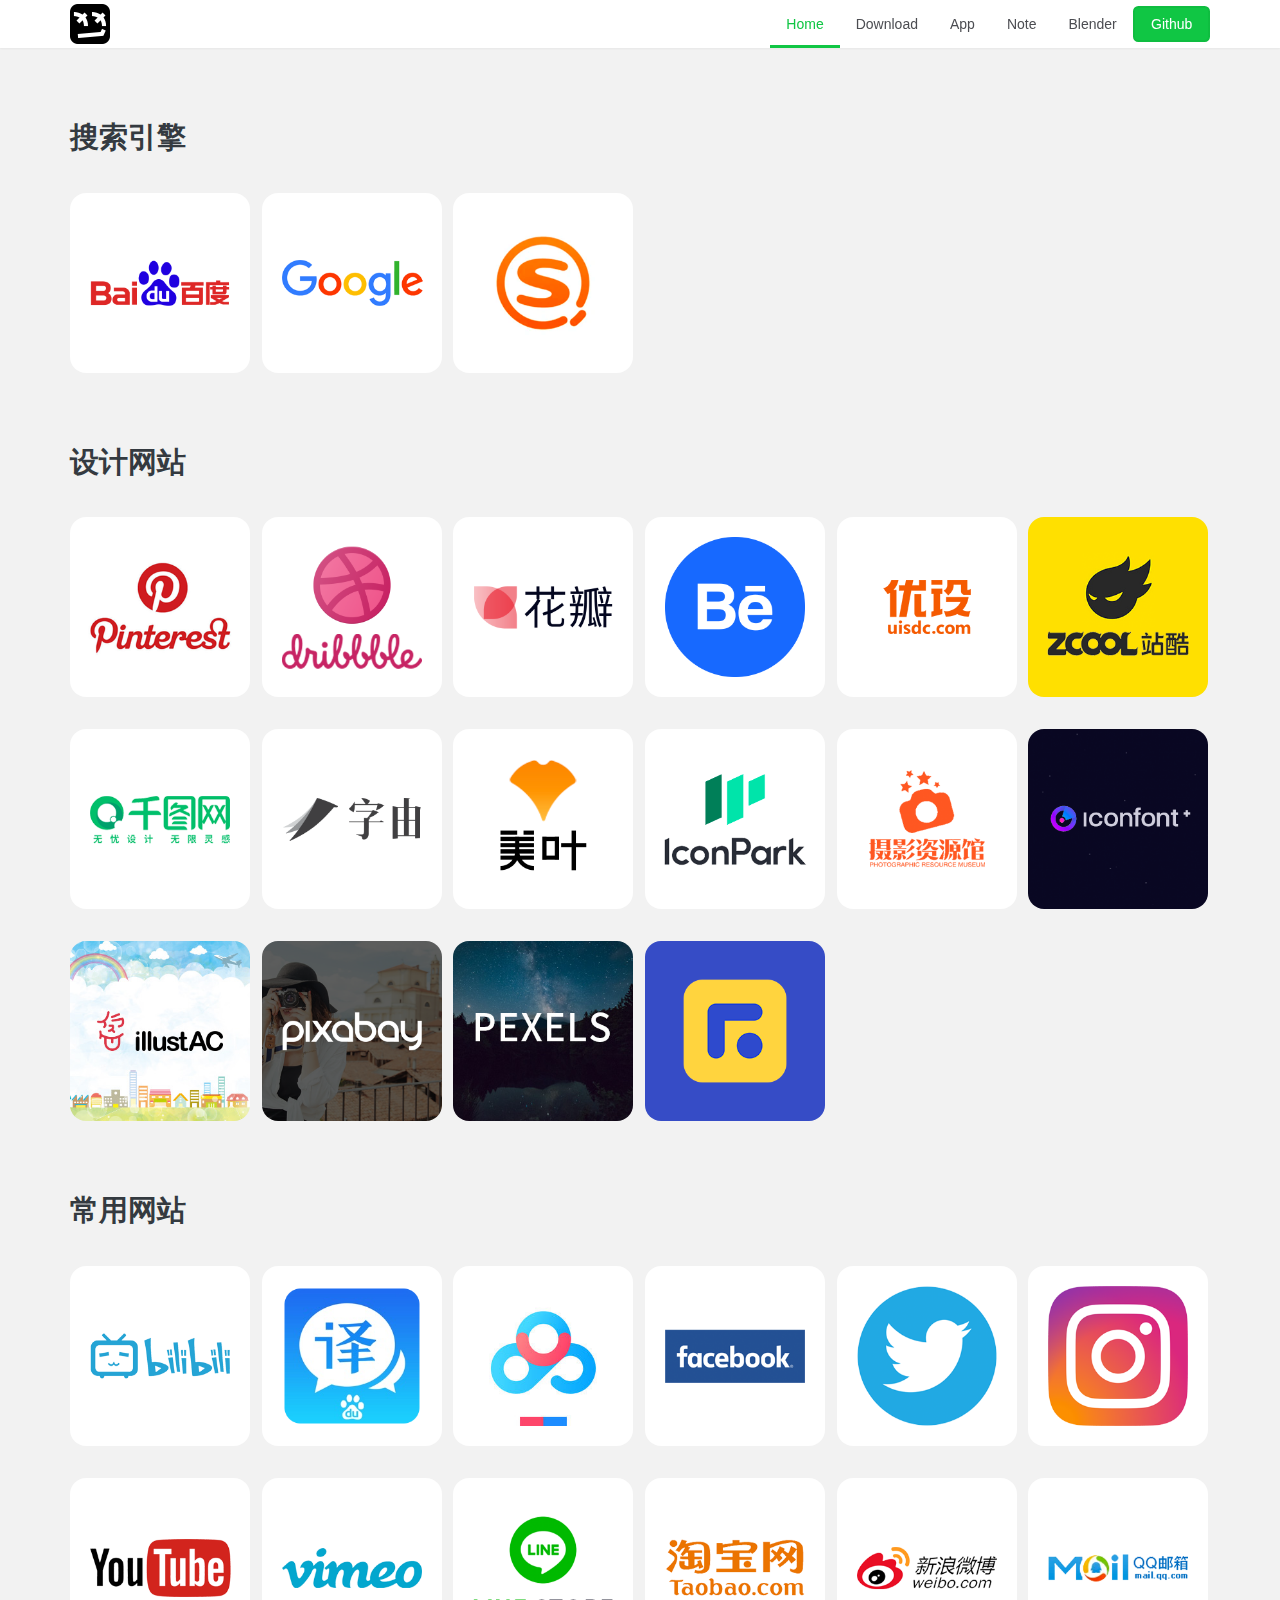
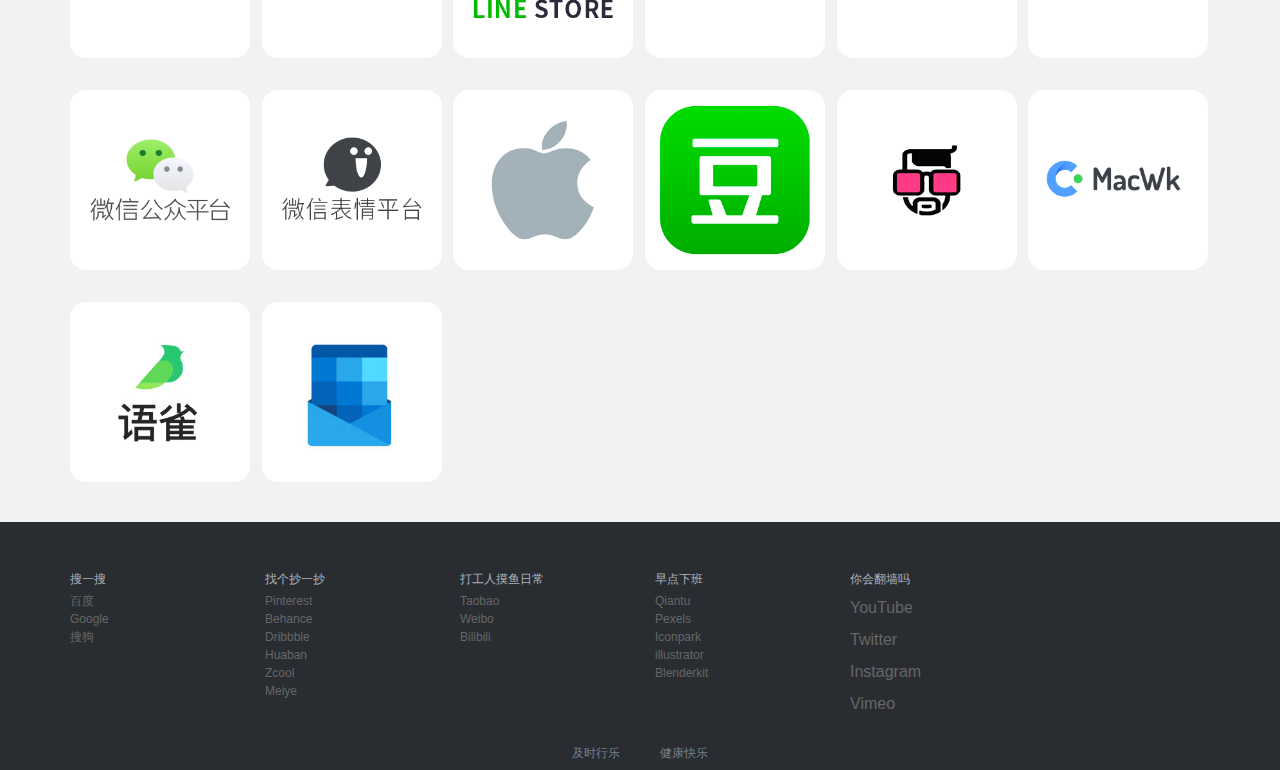
==== commit 8f268b22: "Update index.html" ====
--- a/index.html
+++ b/index.html
@@ -134,7 +134,7 @@
 		<div class="you02"><a href="http://sheyingzyg.com/" target="_blank"><img src="img/LOGO/syzyg.png" ></a></div>
 		<div class="you02"><a href="https://www.iconfont.cn/" target="_blank"><img src="img/LOGO/iconfont.png" ></a></div>
 
-		<div class="you02"><a href="https://ac-illust.com/" target="_blank"><img src="img/LOGO/ac-illust.jpg" ></a></div>
+		<div class="you02"><a href="https://illustac-cn.com/" target="_blank"><img src="img/LOGO/ac-illust.jpg" ></a></div>
 		<div class="you02"><a href="https://pixabay.com/" target="_blank"><img src="img/LOGO/pixabay.png" ></a></div>
 		<div class="you02"><a href="https://www.pexels.com/" target="_blank"><img src="img/LOGO/pexels.jpg" ></a></div>
 		<div class="you02"><a href="https://www.thosefree.com/" target="_blank"><img src="img/LOGO/thosefree.png" ></a></div>
@@ -181,6 +181,8 @@
 	<div class="you02"><a href="https://macwk.com/" target="_blank"><img src="img/LOGO/macwk.png" ></a></div>
 	<div class="you02"><a href="hhttps://www.yuque.com/dashboard" target="_blank"><img src="img/LOGO/yuque.jpg" ></a></div>
 
+	<div class="you02"><a href="https://outlook.live.com/" target="_blank"><img src="img/LOGO/outlook.jpg" ></a></div>
+
 
 	<!--《〈《〈《〈《图片和链接放在这里 -->
 	<!--《〈《〈《〈《图片和链接放在这里 -->
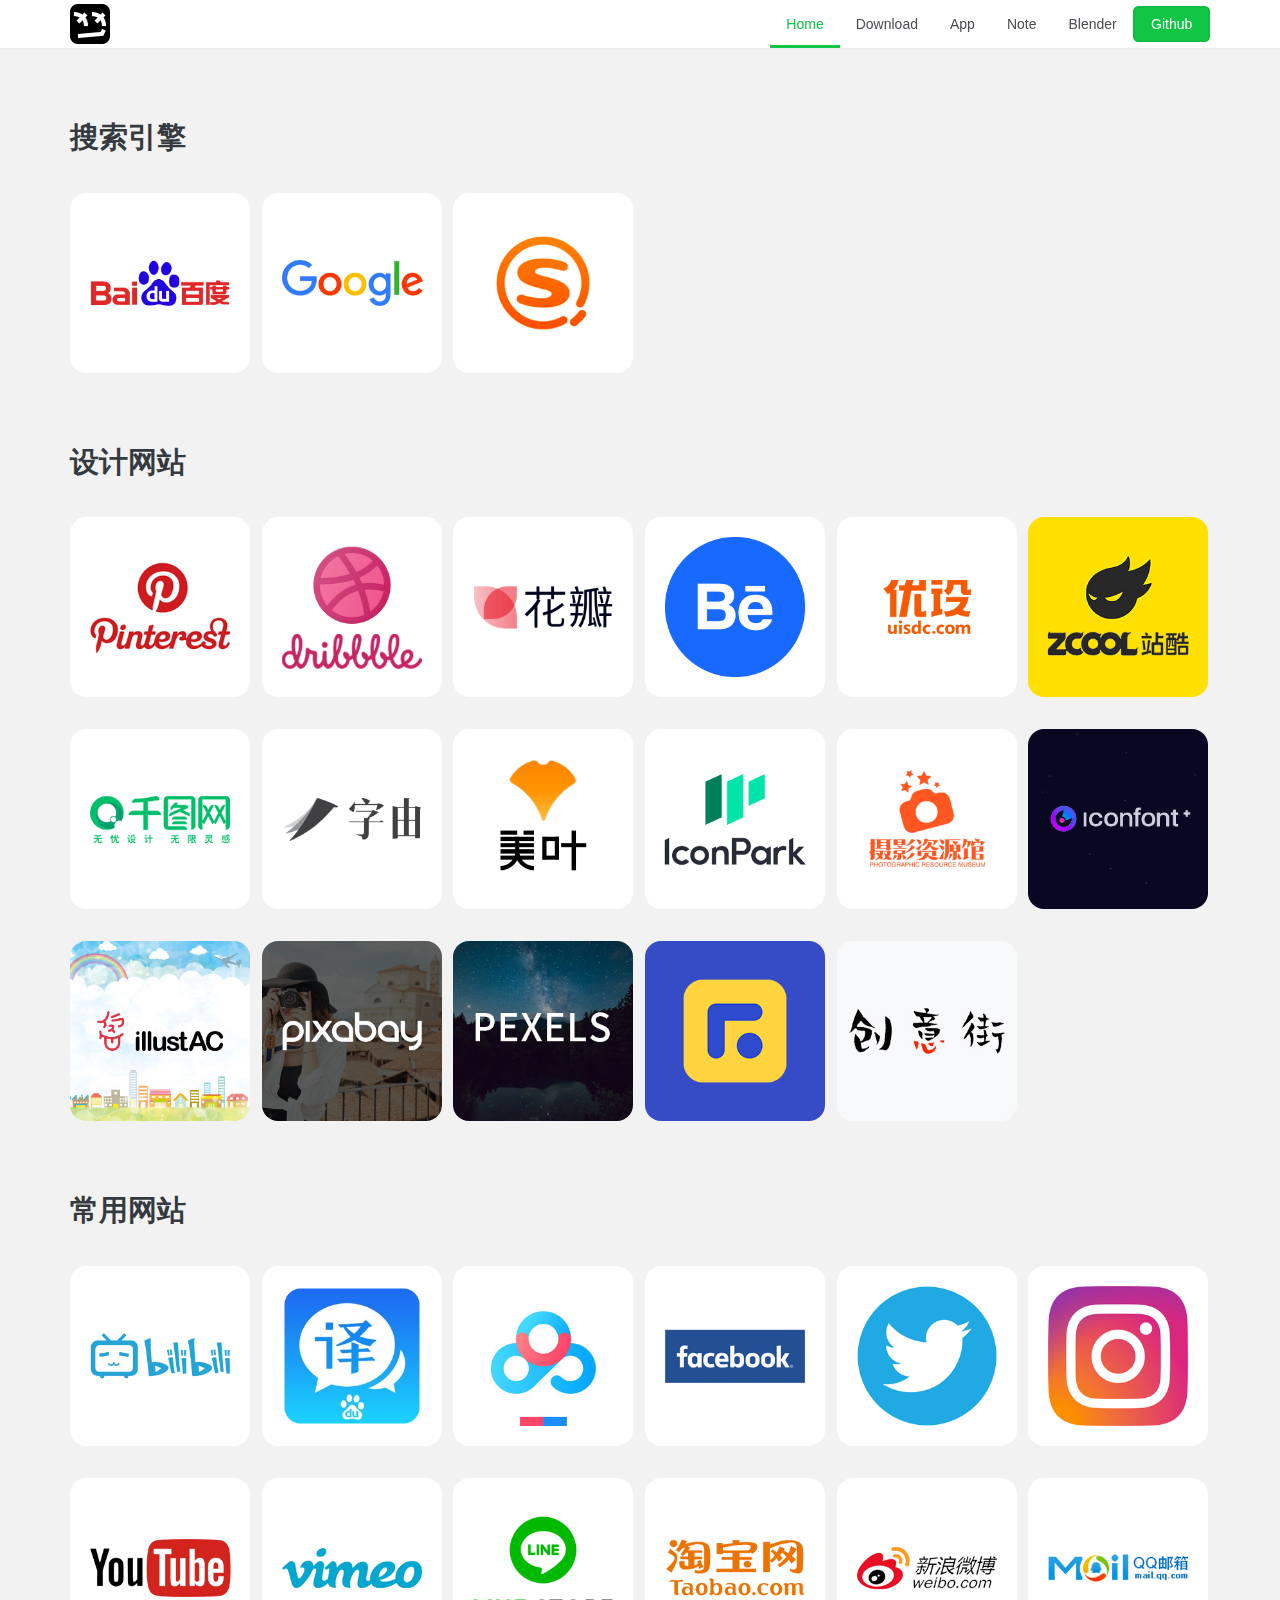
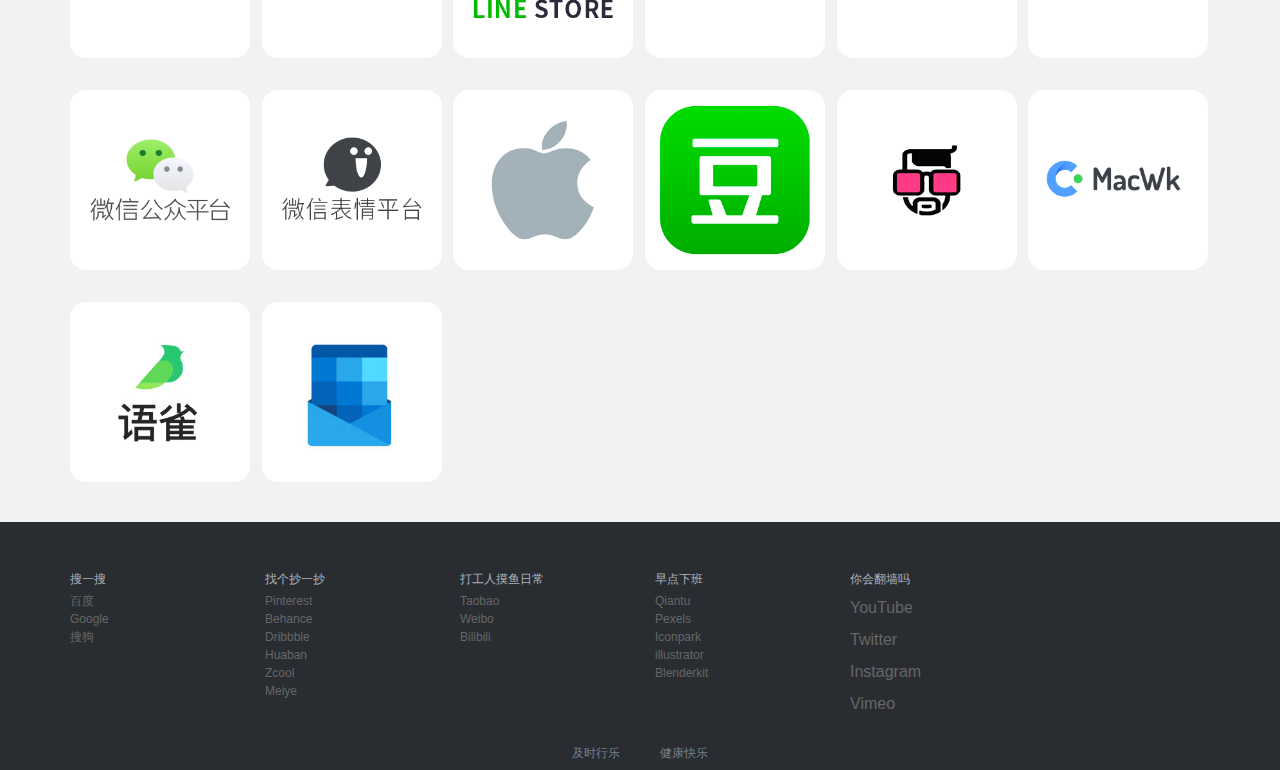
==== commit c3f970e7: "Update index.html" ====
--- a/index.html
+++ b/index.html
@@ -138,6 +138,7 @@
 		<div class="you02"><a href="https://pixabay.com/" target="_blank"><img src="img/LOGO/pixabay.png" ></a></div>
 		<div class="you02"><a href="https://www.pexels.com/" target="_blank"><img src="img/LOGO/pexels.jpg" ></a></div>
 		<div class="you02"><a href="https://www.thosefree.com/" target="_blank"><img src="img/LOGO/thosefree.png" ></a></div>
+		<div class="you02"><a href="https://www.adasc.net/" target="_blank"><img src="img/LOGO/cyj.jpg" ></a></div>
 
 
 		<!--《〈《〈《〈《图片和链接放在这里 -->
@@ -165,22 +166,22 @@
 	<div class="you02"><a href="https://www.facebook.com/" target="_blank"><img src="img/LOGO/Facebook.png" ></a></div>
 	<div class="you02"><a href="http://www.twitter.com/" target="_blank"><img src="img/LOGO/twitter.png" ></a></div>
 	<div class="you02"><a href="https://www.instagram.com/" target="_blank"><img src="img/LOGO/ins.png" ></a></div>
+		
 	<div class="you02"><a href="https://www.youtube.com" target="_blank"><img src="img/LOGO/YouTube.png" ></a></div>
-	
 	<div class="you02"><a href="https://vimeo.com/" target="_blank"><img src="img/LOGO/vimeo.png" ></a></div>
 	<div class="you02"><a href="https://store.line.me/home/zh-Hans" target="_blank"><img src="img/LOGO/linestore.png" ></a></div>
 	<div class="you02"><a href="https://www.taobao.com/" target="_blank"><img src="img/LOGO/taobao.png" ></a></div>
   	<div class="you02"><a href="https://weibo.com/" target="_blank"><img src="img/LOGO/weibo.png" ></a></div>
   	<div class="you02"><a href="https://mail.qq.com/" target="_blank"><img src="img/LOGO/qqmail.png" ></a></div>
+		
   	<div class="you02"><a href="https://mp.weixin.qq.com/" target="_blank"><img src="img/LOGO/wx01.png" ></a></div>
-  	
 	<div class="you02"><a href="https://sticker.weixin.qq.com" target="_blank"><img src="img/LOGO/wx02.png" ></a></div>
 	<div class="you02"><a href="https://www.apple.com.cn/" target="_blank"><img src="img/LOGO/apple.png" ></a></div>
 	<div class="you02"><a href="https://www.douban.com/" target="_blank"><img src="img/LOGO/douban.png" ></a></div>
 	<div class="you02"><a href="https://resource.yudouyudou.com/" target="_blank"><img src="img/LOGO/resou.png" ></a></div>
 	<div class="you02"><a href="https://macwk.com/" target="_blank"><img src="img/LOGO/macwk.png" ></a></div>
-	<div class="you02"><a href="hhttps://www.yuque.com/dashboard" target="_blank"><img src="img/LOGO/yuque.jpg" ></a></div>
-
+		
+	<div class="you02"><a href="https://www.yuque.com/dashboard" target="_blank"><img src="img/LOGO/yuque.jpg" ></a></div>
 	<div class="you02"><a href="https://outlook.live.com/" target="_blank"><img src="img/LOGO/outlook.jpg" ></a></div>
 
 
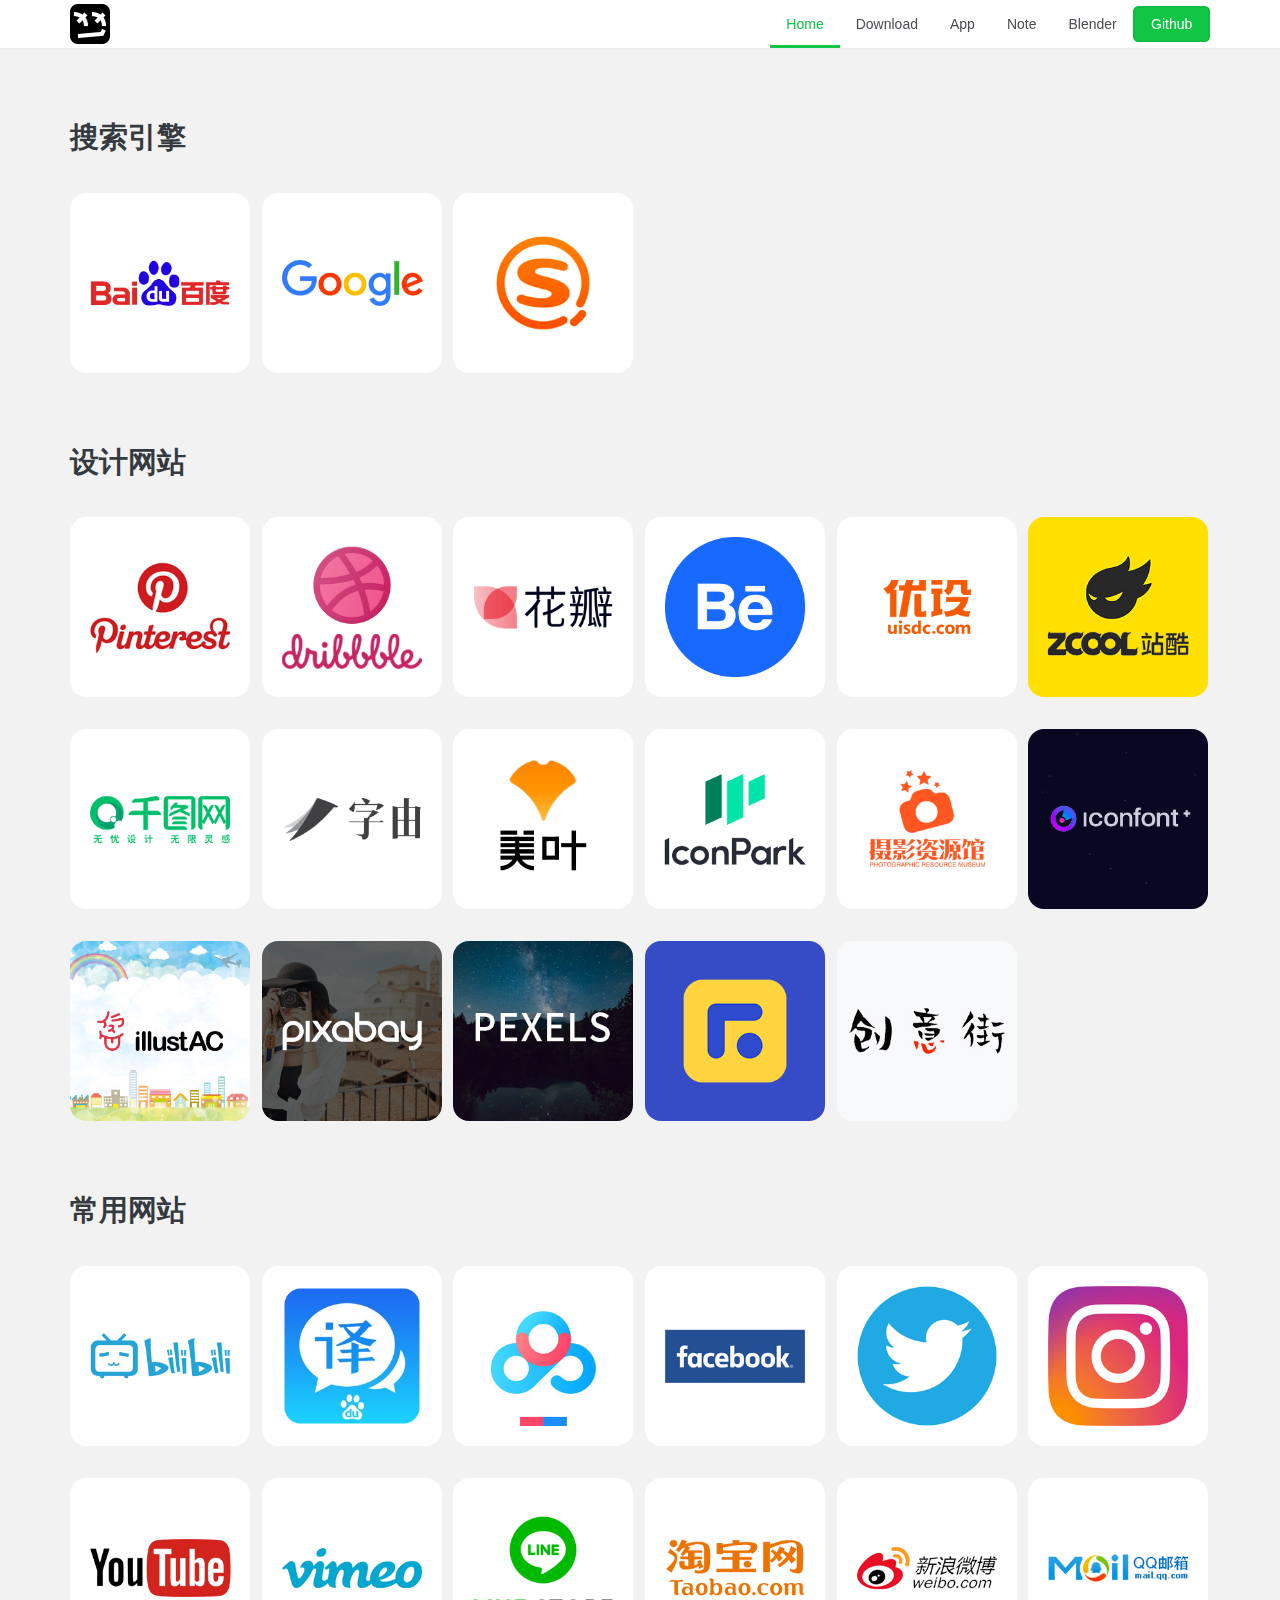
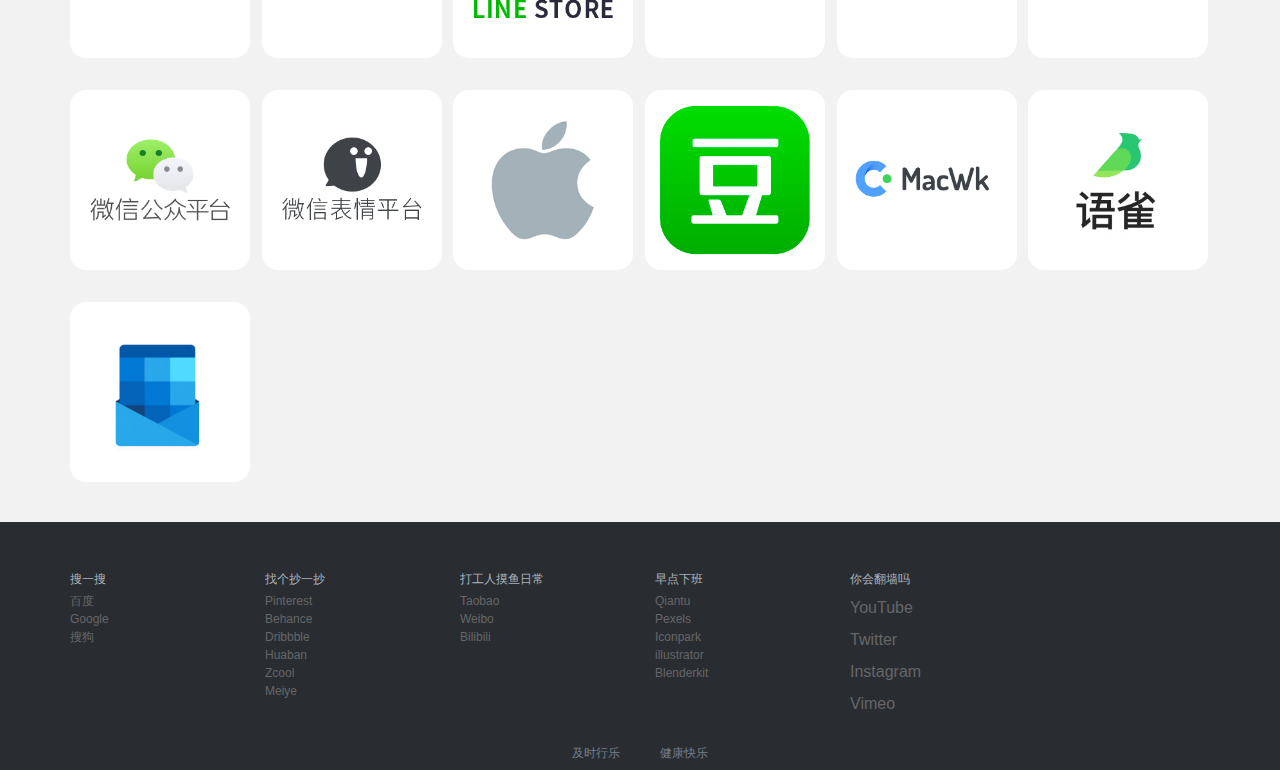
==== commit 56734d6a: "Update index.html" ====
--- a/index.html
+++ b/index.html
@@ -178,10 +178,9 @@
 	<div class="you02"><a href="https://sticker.weixin.qq.com" target="_blank"><img src="img/LOGO/wx02.png" ></a></div>
 	<div class="you02"><a href="https://www.apple.com.cn/" target="_blank"><img src="img/LOGO/apple.png" ></a></div>
 	<div class="you02"><a href="https://www.douban.com/" target="_blank"><img src="img/LOGO/douban.png" ></a></div>
-	<div class="you02"><a href="https://resource.yudouyudou.com/" target="_blank"><img src="img/LOGO/resou.png" ></a></div>
 	<div class="you02"><a href="https://macwk.com/" target="_blank"><img src="img/LOGO/macwk.png" ></a></div>
-		
 	<div class="you02"><a href="https://www.yuque.com/dashboard" target="_blank"><img src="img/LOGO/yuque.jpg" ></a></div>
+	
 	<div class="you02"><a href="https://outlook.live.com/" target="_blank"><img src="img/LOGO/outlook.jpg" ></a></div>
 
 
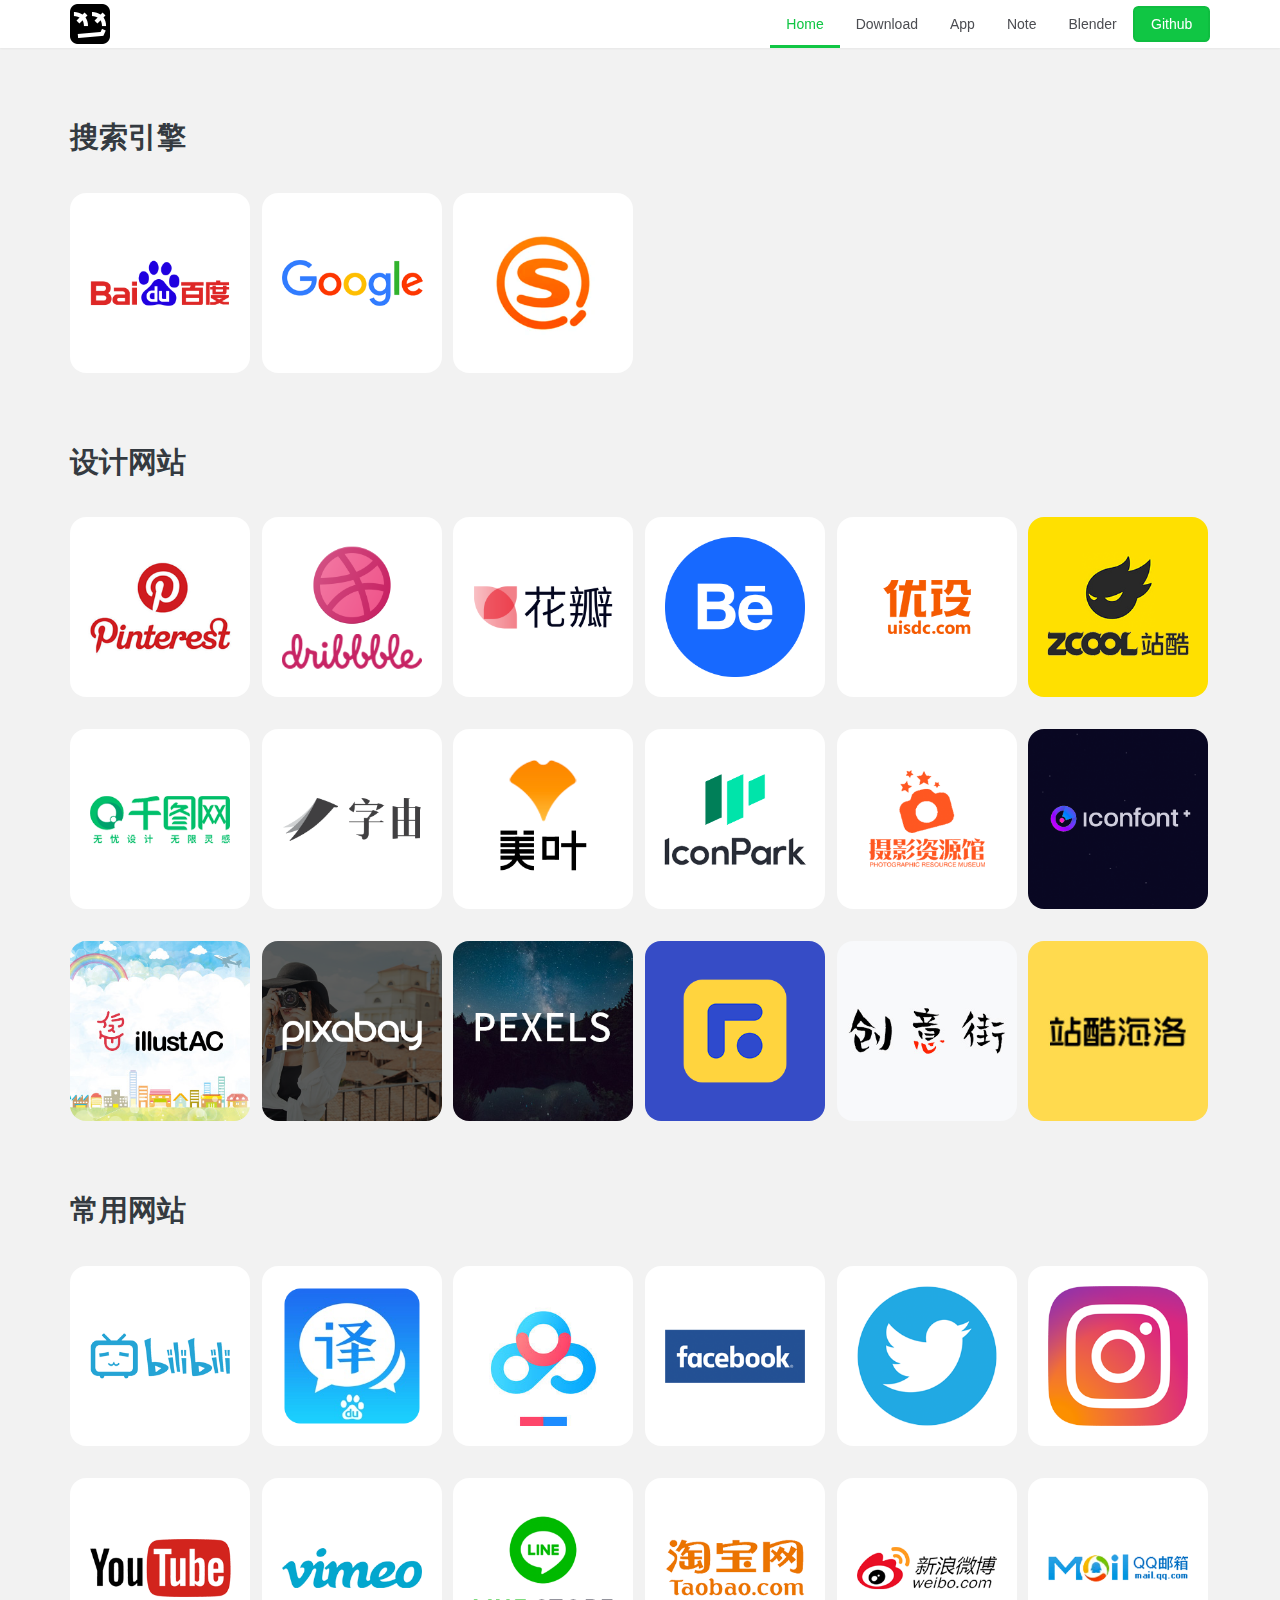
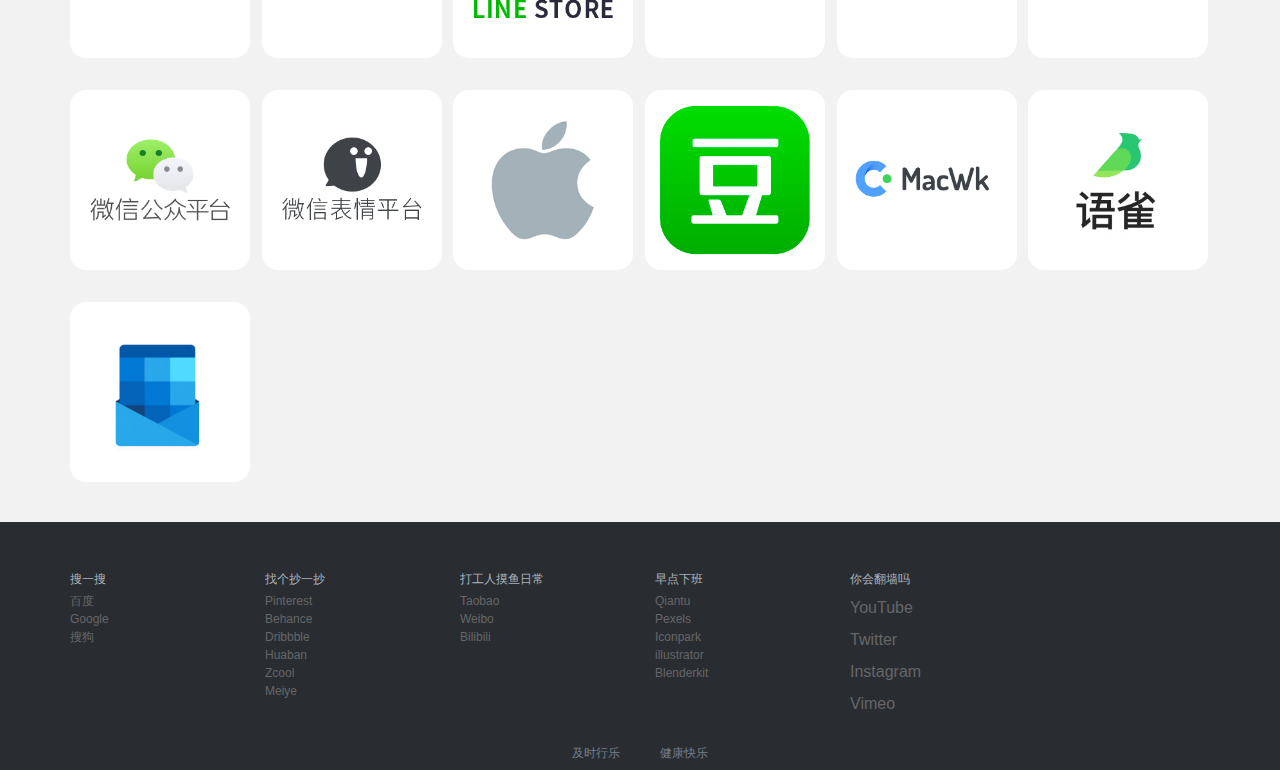
==== commit 9d03f462: "Update index.html" ====
--- a/index.html
+++ b/index.html
@@ -139,7 +139,7 @@
 		<div class="you02"><a href="https://www.pexels.com/" target="_blank"><img src="img/LOGO/pexels.jpg" ></a></div>
 		<div class="you02"><a href="https://www.thosefree.com/" target="_blank"><img src="img/LOGO/thosefree.png" ></a></div>
 		<div class="you02"><a href="https://www.adasc.net/" target="_blank"><img src="img/LOGO/cyj.jpg" ></a></div>
-
+		<div class="you02"><a href="https://www.hellorf.com/" target="_blank"><img src="img/LOGO/hailuo.jpg" ></a></div>
 
 		<!--《〈《〈《〈《图片和链接放在这里 -->
 		<!--《〈《〈《〈《图片和链接放在这里 -->
